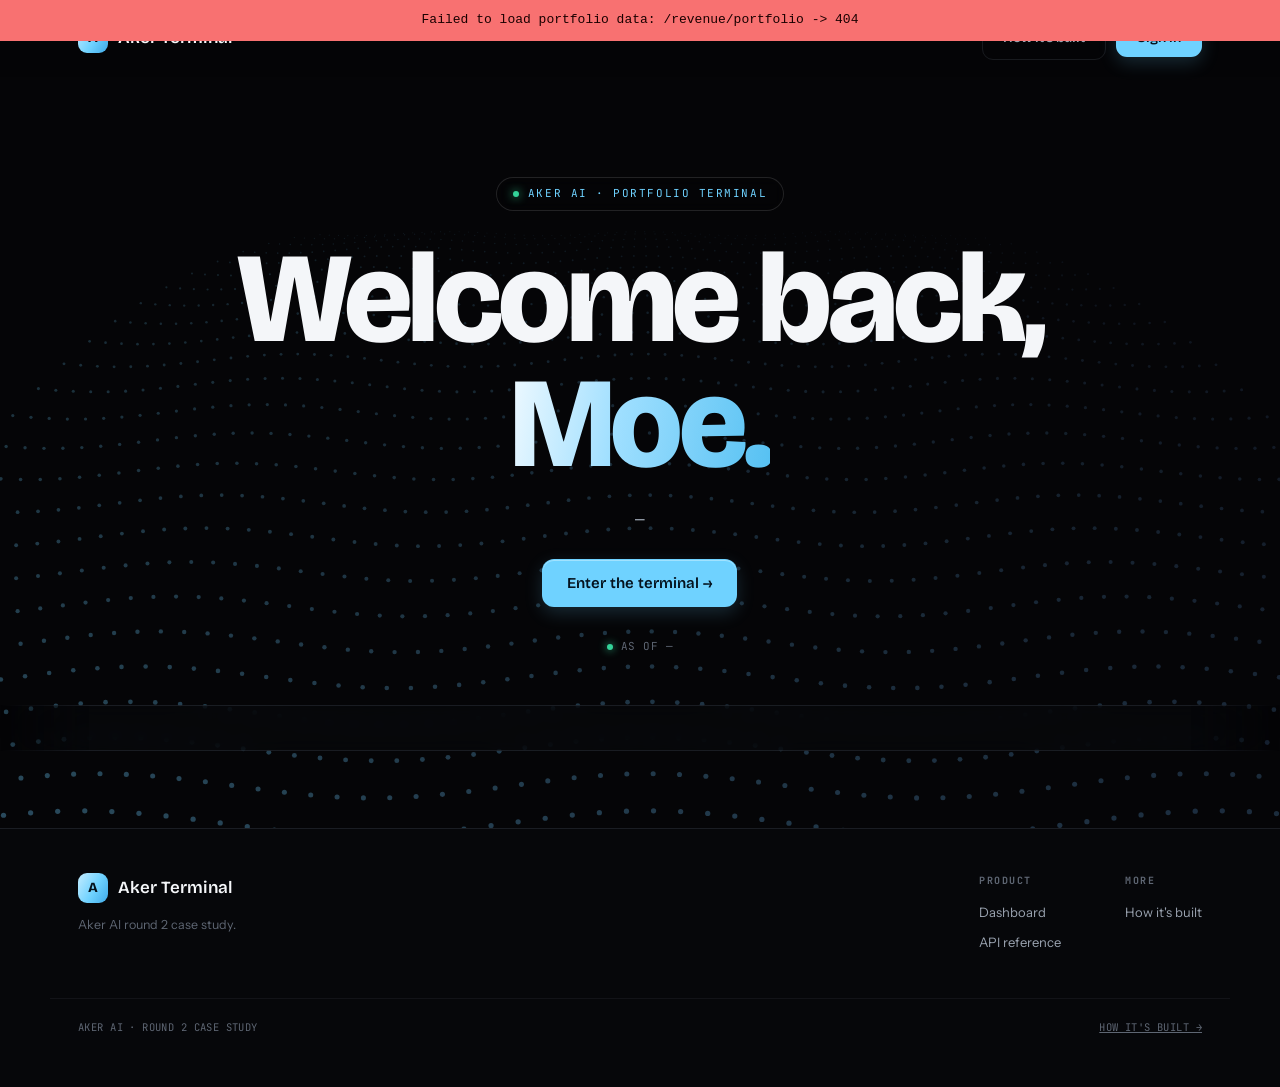
==== web/index.html @ a871b232 "Personalized landing, richer dashboard KPIs, unit lookup/filters, no-cache static Landing (index.htm" ====
<!DOCTYPE html>
<html lang="en">
<head>
<meta charset="UTF-8">
<meta name="viewport" content="width=device-width, initial-scale=1.0">
<title>Aker Portfolio Terminal</title>
<link rel="preconnect" href="https://fonts.googleapis.com">
<link rel="preconnect" href="https://fonts.gstatic.com" crossorigin>
<link href="https://fonts.googleapis.com/css2?family=Bricolage+Grotesque:opsz,wght@12..96,400..800&family=Instrument+Sans:wght@400;500;600;700&family=JetBrains+Mono:wght@400;500;600&display=swap" rel="stylesheet">
<link rel="stylesheet" href="style.css">
</head>
<body>

<div class="cursor-glow" id="cursorGlow"></div>

<!-- ───────── SIGN-IN MODAL (cosmetic only, no real auth) — opened from the hero CTA
     or the nav button. "Enter" navigates to the dashboard. ───────── -->
<div class="modal" id="loginModal" aria-hidden="true">
  <div class="modal-backdrop" id="loginBackdrop"></div>
  <div class="modal-card">
    <button class="modal-close" id="loginClose" aria-label="Close">&times;</button>
    <div class="gate-eyebrow">PORTFOLIO TERMINAL</div>
    <h2>Welcome back.</h2>
    <p>Sign in to open the dashboard.</p>
    <label class="gate-label">Email</label>
    <input class="gate-input" type="email" placeholder="moe@aker-ai.com" autocomplete="off">
    <label class="gate-label">Password</label>
    <input class="gate-input" type="password" placeholder="&bull;&bull;&bull;&bull;&bull;&bull;&bull;&bull;" autocomplete="off">
    <button class="btn btn-grad btn-lg gate-enter" id="gateEnter">Enter &rarr;</button>
    <div class="gate-note">DEMO ACCESS &middot; NO ACCOUNT REQUIRED</div>
  </div>
</div>

<nav id="nav">
  <div class="nav-in">
    <a class="logo" href="#top">
      <span class="logo-mark">A</span>
      <span class="logo-name">Aker <em>Terminal</em></span>
    </a>
    <div class="nav-cta">
      <a class="btn btn-ghost" href="how-it-works.html">How it's built</a>
      <button class="btn btn-grad" data-open-login>Sign in</button>
    </div>
  </div>
</nav>

<!-- ───────── PERSONALIZED LANDING — a greeting and the live portfolio pulse, nothing
     else. The full analytics live behind the terminal, not on the front door. ───────── -->
<section class="hero" id="top">
  <canvas id="heroField"></canvas>
  <div class="wrap hero-in">
    <div class="eyebrow"><span class="dot"></span>AKER AI &middot; PORTFOLIO TERMINAL</div>
    <h1>Welcome back,<br><span class="grad-text">Moe.</span></h1>
    <p class="hero-sub mono" id="portfolioPulse">&mdash;</p>
    <div class="hero-ctas">
      <button class="btn btn-grad btn-lg" data-open-login>Enter the terminal &rarr;</button>
    </div>
    <div class="hero-note"><span class="live-dot"></span><span id="asOfNote">AS OF &mdash;</span></div>
  </div>
  <div class="tape" aria-hidden="true"><div class="tape-track" id="tape"></div></div>
</section>

<footer>
  <div class="wrap foot-in">
    <div class="foot-brand">
      <a class="logo" href="#top"><span class="logo-mark">A</span><span class="logo-name">Aker <em>Terminal</em></span></a>
      <p>Aker AI round 2 case study.</p>
    </div>
    <div class="foot-col">
      <div><h5>Product</h5><a href="dashboard.html">Dashboard</a><a href="/docs" target="_blank">API reference</a></div>
      <div><h5>More</h5><a href="how-it-works.html">How it's built</a></div>
    </div>
  </div>
  <div class="wrap foot-base">
    <span>AKER AI &middot; ROUND 2 CASE STUDY</span>
    <span class="r"><a href="how-it-works.html" style="color:inherit">HOW IT'S BUILT &rarr;</a></span>
  </div>
</footer>

<script src="shared.js"></script>
<script src="app.js"></script>
</body>
</html>
---- web/style.css ----
:root{
  color-scheme:dark;
  --void:#050507;--void-2:#0a0b0f;
  --glass:rgba(255,255,255,.04);--glass-2:rgba(255,255,255,.025);
  --line:rgba(148,163,184,.14);--line-2:rgba(148,163,184,.08);
  --ink:#f4f6f9;--dim:#9aa3b0;--faint:#5e6673;
  --cyan:#6fd2ff;
  --profit:#34d399;--loss:#f87171;
  --grad:linear-gradient(120deg,#c4ecff 0%,#6fd2ff 55%,#3fa9e8 100%);
}
*{margin:0;padding:0;box-sizing:border-box}
html{scroll-behavior:smooth;overflow-x:hidden}
section[id]{scroll-margin-top:86px}
body{background:var(--void);color:var(--ink);font-family:'Instrument Sans',system-ui,sans-serif;font-size:15px;line-height:1.6;overflow-x:hidden}
.mono,code{font-family:'JetBrains Mono',monospace}
.up{color:var(--profit)}.down{color:var(--loss)}
.grad-text{background:linear-gradient(100deg,#f2faff 0%,#9fdfff 42%,#54c0f2 100%);-webkit-background-clip:text;background-clip:text;color:transparent}
section{position:relative}
.wrap{max-width:1180px;margin:0 auto;padding:0 28px}

.orb{position:absolute;border-radius:50%;filter:blur(90px);pointer-events:none;opacity:.3;z-index:0}
.orb-v{background:radial-gradient(circle,rgba(148,163,184,.5),transparent 65%)}
.orb-c{background:radial-gradient(circle,rgba(111,210,255,.4),transparent 65%)}

/* cursor-follow spotlight, whole page */
.cursor-glow{position:fixed;top:0;left:0;width:520px;height:520px;border-radius:50%;pointer-events:none;z-index:2;
  background:radial-gradient(circle,rgba(111,210,255,.06),transparent 70%);
  transform:translate(-50%,-50%);will-change:transform;transition:opacity .3s;opacity:0}
.cursor-glow.on{opacity:1}
@media (hover:none){.cursor-glow{display:none}}

/* ───────── ENTRY GATE ───────── */
/* ───────── SIGN-IN MODAL — overlay with its own backdrop, opened on demand. Unlike
   the old always-visible docked card, this reserves no layout space and can't collide
   with the hero/ticker at any viewport width: closed, it doesn't exist visually;
   open, it sits on a dimmed backdrop above everything. ───────── */
.modal{position:fixed;inset:0;z-index:100;display:flex;align-items:center;justify-content:center;
  padding:24px;opacity:0;visibility:hidden;transition:opacity .3s ease,visibility .3s ease}
.modal.open{opacity:1;visibility:visible}
.modal-backdrop{position:absolute;inset:0;background:rgba(3,4,6,.72);backdrop-filter:blur(8px)}
.modal-card{position:relative;width:100%;max-width:400px;border:1px solid var(--line);border-radius:20px;
  background:rgba(10,11,16,.96);padding:36px 32px;box-shadow:0 40px 90px rgba(0,0,0,.6);
  transform:translateY(14px) scale(.98);transition:transform .3s cubic-bezier(.2,.8,.2,1)}
.modal.open .modal-card{transform:none}
.modal-close{position:absolute;top:14px;right:16px;width:32px;height:32px;border-radius:9px;border:none;
  background:transparent;color:var(--faint);font-size:22px;line-height:1;cursor:pointer;transition:color .15s}
.modal-close:hover{color:var(--ink)}
.gate-eyebrow{font-family:'JetBrains Mono';font-size:10.5px;letter-spacing:.16em;color:var(--cyan);margin-bottom:14px}
.modal-card h2{font-family:'Bricolage Grotesque';font-weight:700;font-size:28px;letter-spacing:-.02em;margin-bottom:10px}
.modal-card p{color:var(--dim);font-size:13.5px;margin-bottom:24px}
.gate-label{display:block;font-size:12px;color:var(--dim);margin-bottom:7px}
.gate-input{width:100%;padding:12px 14px;border-radius:10px;border:1px solid var(--line);background:var(--void);color:var(--ink);font-family:'Instrument Sans';font-size:14px;margin-bottom:16px}
.gate-input:focus{outline:none;border-color:var(--cyan)}
.gate-enter{width:100%;justify-content:center;margin-top:6px}
.gate-note{margin-top:16px;font-family:'JetBrains Mono';font-size:9.5px;color:var(--faint);letter-spacing:.06em;text-align:center}

/* NAV */
nav{position:fixed;top:0;left:0;right:0;z-index:50;backdrop-filter:blur(16px);background:rgba(5,5,7,.82);border-bottom:1px solid transparent;transition:border-color .3s}
nav.scrolled{border-bottom-color:var(--line)}
.nav-in{max-width:1180px;margin:0 auto;padding:16px 28px;display:flex;align-items:center;gap:30px}
.logo{display:flex;align-items:center;gap:10px;text-decoration:none;color:var(--ink)}
.logo-mark{width:30px;height:30px;border-radius:9px;background:var(--grad);display:grid;place-items:center;font-family:'Bricolage Grotesque';font-weight:700;font-size:14px;color:#04101a;flex:none}
.logo-name{font-family:'Bricolage Grotesque';font-weight:600;font-size:17px}
.logo-name em{font-style:normal;color:var(--ink)}
.nav-links{display:flex;gap:26px;margin-left:14px}
.nav-links a{color:var(--dim);text-decoration:none;font-size:13.5px;font-weight:500;transition:color .15s}
.nav-links a:hover{color:var(--ink)}
.nav-cta{margin-left:auto;display:flex;gap:10px;align-items:center}
.btn{font-family:'Bricolage Grotesque';font-weight:600;font-size:13.5px;padding:10px 20px;border-radius:11px;cursor:pointer;border:1px solid transparent;transition:transform .18s ease,box-shadow .25s ease,border-color .2s,color .2s;text-decoration:none;display:inline-flex;align-items:center;gap:8px;color:var(--ink)}
.btn-ghost{border-color:var(--line);color:var(--dim)}
.btn-ghost:hover{color:var(--ink);border-color:rgba(148,163,184,.35)}
.btn-grad{background:var(--cyan);color:#04131f;box-shadow:inset 0 1px 0 rgba(255,255,255,.35),0 6px 18px rgba(111,210,255,.18)}
.btn-lg{padding:14px 24px;font-size:15px;border-radius:12px}

/* ───────── HERO — big type over a live canvas chart ───────── */
.hero{min-height:92vh;display:flex;flex-direction:column;justify-content:center;padding-top:100px;overflow:hidden}
#heroField{position:absolute;inset:0;width:100%;height:100%;opacity:.85;z-index:0}
.hero-in{position:relative;z-index:2;text-align:center}
.eyebrow{display:inline-flex;align-items:center;gap:9px;font-family:'JetBrains Mono';font-size:11px;letter-spacing:.14em;text-transform:uppercase;color:var(--cyan);border:1px solid rgba(255,255,255,.12);background:rgba(5,5,7,.55);backdrop-filter:blur(6px);padding:7px 16px;border-radius:99px;margin-bottom:26px}
.eyebrow .dot{width:6px;height:6px;border-radius:50%;background:var(--profit);box-shadow:0 0 10px var(--profit);animation:pulse 2s infinite}
@keyframes pulse{50%{opacity:.35}}
h1{font-family:'Bricolage Grotesque';font-weight:800;font-size:clamp(52px,10vw,128px);line-height:.98;letter-spacing:-.035em;margin-bottom:20px}
.hero-sub{max-width:520px;margin:0 auto 26px;color:var(--dim);font-size:clamp(14px,1.4vw,16px)}
.hero-ctas{display:flex;gap:14px;justify-content:center;flex-wrap:wrap;margin-bottom:26px}
.hero-note{display:inline-flex;align-items:center;gap:8px;font-family:'JetBrains Mono';font-size:11px;color:var(--faint);letter-spacing:.05em}
.live-dot{width:6px;height:6px;border-radius:50%;background:var(--profit);box-shadow:0 0 8px var(--profit);animation:pulse 2s infinite;flex:none}

.tape{margin-top:48px;border-top:1px solid var(--line);border-bottom:1px solid var(--line);overflow:hidden;white-space:nowrap;background:rgba(8,9,12,.6);backdrop-filter:blur(8px);font-family:'JetBrains Mono';font-size:12.5px;padding:12px 0;position:relative;z-index:2;
  -webkit-mask-image:linear-gradient(90deg,transparent,#000 7%,#000 93%,transparent);mask-image:linear-gradient(90deg,transparent,#000 7%,#000 93%,transparent)}
.tape-track{display:inline-flex;gap:44px;padding-right:44px;animation:scroll 36s linear infinite}
.tape:hover .tape-track{animation-play-state:paused}
@keyframes scroll{to{transform:translate3d(-50%,0,0)}}
.tk{display:inline-flex;align-items:center;gap:9px}
.tk .chip{width:19px;height:19px;border-radius:6px;display:grid;place-items:center;font-family:'Bricolage Grotesque';font-weight:700;font-size:9.5px;color:#04101a;flex:none;background:var(--cyan)}
.tk .sym{color:var(--ink);font-weight:600}
.tk .px{color:var(--dim);animation:tick-flash 5s ease-in-out infinite;animation-delay:calc(var(--i,0) * .18s)}
@keyframes tick-flash{0%,88%,100%{color:var(--dim)}92%{color:var(--cyan)}}

/* STATS */
.stats{padding:56px 0 80px}
.stats-grid{display:grid;grid-template-columns:repeat(4,1fr);gap:14px}
.stat{position:relative;overflow:hidden;border:1px solid var(--line);border-radius:16px;padding:22px 22px 18px;background:radial-gradient(240px at 85% -20%,rgba(111,210,255,.07),transparent 62%),var(--void-2);transition:transform .2s ease,border-color .2s ease}
.stat::before{content:"";position:absolute;top:0;left:12%;right:12%;height:1px;background:linear-gradient(90deg,transparent,rgba(111,210,255,.55),rgba(148,163,184,.5),transparent)}
.stat:hover{transform:translateY(-2px);border-color:rgba(111,210,255,.32)}
.stat .v{font-family:'JetBrains Mono';font-size:34px;font-weight:700;letter-spacing:-.01em;line-height:1}
.stat .k{font-size:12.5px;color:var(--dim);margin-top:9px}

.sec-head{text-align:center;margin-bottom:44px}
.sec-eyebrow{font-family:'JetBrains Mono';font-size:11px;letter-spacing:.18em;text-transform:uppercase;color:var(--cyan);margin-bottom:14px}
h2{font-family:'Bricolage Grotesque';font-weight:700;font-size:clamp(28px,4.2vw,48px);letter-spacing:-.025em;line-height:1.1}
.sec-sub{max-width:560px;margin:14px auto 0;color:var(--dim)}
.sec-sub code{color:var(--cyan)}

/* PILLARS — icon + title + tag only, no paragraph */
.pillars{padding:64px 0}
.pillar-grid{display:grid;grid-template-columns:repeat(3,1fr);gap:18px}
.pillar{border:1px solid var(--line);border-radius:20px;background:var(--glass);padding:26px 26px;backdrop-filter:blur(14px);position:relative;overflow:hidden;transition:transform .25s,border-color .25s}
.pillar:hover{transform:translateY(-2px);border-color:rgba(111,210,255,.26)}
.pillar .corner-orb{position:absolute;top:-46px;right:-46px;width:130px;height:130px;border-radius:50%;pointer-events:none;background:radial-gradient(circle,rgba(111,210,255,.14),transparent 65%);opacity:0;transition:opacity .3s}
.pillar:hover .corner-orb{opacity:1}
.icon-wrap{width:44px;height:44px;border-radius:13px;padding:1px;margin-bottom:16px;background:linear-gradient(140deg,rgba(111,210,255,.55),rgba(148,163,184,.25) 60%,transparent)}
.icon-in{width:100%;height:100%;border-radius:12px;background:var(--void-2);display:grid;place-items:center}
.icon-in svg{width:19px;height:19px;stroke:var(--cyan);fill:none;stroke-width:1.7;stroke-linecap:round;stroke-linejoin:round}
.pillar h3{font-family:'Bricolage Grotesque';font-weight:600;font-size:17px;margin-bottom:12px}
.pillar .tagline{font-family:'JetBrains Mono';font-size:9.5px;letter-spacing:.09em;text-transform:uppercase;color:var(--cyan)}

/* LOOP — no paragraph */
.loop{padding:64px 0}
.loop-track{display:grid;grid-template-columns:repeat(4,1fr);gap:14px;position:relative;margin-top:10px}
.loop-track::before{content:"";position:absolute;top:29px;left:11%;right:11%;height:2px;z-index:0;background:repeating-linear-gradient(90deg,rgba(111,210,255,.5) 0 9px,transparent 9px 17px)}
.loop-node{position:relative;z-index:1;text-align:center;padding:0 8px}
.loop-dot{width:58px;height:58px;border-radius:50%;margin:0 auto 16px;background:rgba(10,11,15,.92);border:1px solid var(--line);display:grid;place-items:center;box-shadow:0 0 0 7px var(--void)}
.loop-dot svg{width:22px;height:22px;stroke:var(--cyan);fill:none;stroke-width:1.6;stroke-linecap:round;stroke-linejoin:round}
.loop-node h4{font-family:'Bricolage Grotesque';font-weight:600;font-size:16px}
.loop-step{font-family:'JetBrains Mono';font-size:10px;letter-spacing:.14em;color:var(--cyan);margin-bottom:8px}

/* REVENUE / DONUT PANELS */
.eq-sec{padding:64px 0}
.eq-panel{border:1px solid var(--line);border-radius:22px;background:var(--glass);backdrop-filter:blur(14px);overflow:hidden}
.eq-head{display:flex;align-items:center;gap:12px;padding:22px 28px;border-bottom:1px solid var(--line-2);flex-wrap:wrap}
.eq-title{font-family:'Bricolage Grotesque';font-weight:600;font-size:16px}
.eq-sub{font-size:12px;color:var(--faint)}
.badge{margin-left:auto;font-family:'JetBrains Mono';font-size:10px;letter-spacing:.08em;color:var(--profit);border:1px solid rgba(52,211,153,.3);background:rgba(52,211,153,.07);padding:5px 12px;border-radius:99px}
.eq-body{padding:18px 22px;position:relative}
.eq-body canvas{width:100%;height:280px;cursor:crosshair}
.eq-body-split{display:flex;align-items:center;gap:28px}
.eq-body-split canvas{width:220px;height:220px;flex:none;cursor:default}
.donut-legend{display:flex;flex-direction:column;gap:10px;flex:1}
.dl-row{display:flex;align-items:center;gap:10px;font-size:13px}
.dl-sw{width:11px;height:11px;border-radius:3px;flex:none}
.dl-name{flex:1;color:var(--dim);text-transform:capitalize}
.dl-amt{font-family:'JetBrains Mono';font-size:12px}
.eq-tip{position:absolute;pointer-events:none;z-index:6;opacity:0;transition:opacity .12s;background:rgba(10,11,15,.97);border:1px solid rgba(148,163,184,.25);border-radius:10px;padding:8px 12px;font-family:'JetBrains Mono';font-size:11px;line-height:1.6;color:var(--dim);box-shadow:0 14px 36px rgba(0,0,0,.5);white-space:nowrap;transform:translate(-50%,-115%)}
.eq-tip.on{opacity:1}
.eq-tip b{color:var(--ink);font-weight:500}

/* RISK PANELS */
.risk-grid{display:grid;grid-template-columns:1fr 1fr;gap:18px}
.risk-list{padding:6px 22px 18px;max-height:340px;overflow-y:auto}
.risk-row{display:flex;align-items:center;gap:12px;padding:10px 0;border-bottom:1px solid var(--line-2)}
.risk-row:last-child{border-bottom:none}
.risk-row .rr-name{flex:1;min-width:0}
.risk-row .rr-prop{font-size:13px;font-weight:500;white-space:nowrap;overflow:hidden;text-overflow:ellipsis}
.risk-row .rr-sub{font-family:'JetBrains Mono';font-size:10.5px;color:var(--faint);margin-top:2px}
.risk-row .rr-amt{font-family:'JetBrains Mono';font-size:12.5px;font-weight:600;color:var(--loss);flex:none}
.risk-row .rr-amt.warn{color:var(--cyan)}
.risk-empty{padding:20px 22px;color:var(--faint);font-size:13px}
@media (max-width:960px){.risk-grid{grid-template-columns:1fr}}
.eq-foot{display:flex;gap:26px;padding:14px 28px 20px;font-family:'JetBrains Mono';font-size:11px;color:var(--faint);flex-wrap:wrap;border-top:1px solid var(--line-2)}
.eq-foot b{color:var(--ink);font-weight:500}

/* ANOMALIES */
.anomaly-sec{padding:64px 0 100px}
.anomaly-list{display:flex;flex-direction:column;gap:12px;max-width:820px;margin:0 auto}
.anomaly-item{display:flex;gap:16px;align-items:flex-start;border:1px solid var(--line);border-radius:14px;background:var(--glass);padding:16px 20px;backdrop-filter:blur(10px)}
.anomaly-ic{width:34px;height:34px;border-radius:10px;background:rgba(248,113,113,.12);border:1px solid rgba(248,113,113,.35);display:grid;place-items:center;flex:none}
.anomaly-ic svg{width:16px;height:16px;stroke:var(--loss);fill:none;stroke-width:2;stroke-linecap:round;stroke-linejoin:round}
.anomaly-body .type{font-family:'JetBrains Mono';font-size:10.5px;letter-spacing:.08em;text-transform:uppercase;color:var(--loss);margin-bottom:4px}
.anomaly-body .detail{font-size:13px;color:var(--dim)}

/* FOOTER */
footer{border-top:1px solid var(--line);padding:44px 0 52px;position:relative;z-index:2;background:rgba(8,9,12,.72)}
.foot-in{display:flex;align-items:flex-start;gap:40px;flex-wrap:wrap}
.foot-brand p{margin-top:12px;font-size:12.5px;color:var(--faint);max-width:320px}
.foot-col{margin-left:auto;display:flex;gap:64px;flex-wrap:wrap}
.foot-col h5{font-family:'JetBrains Mono';font-size:10px;letter-spacing:.15em;text-transform:uppercase;color:var(--faint);margin-bottom:13px}
.foot-col a{display:block;color:var(--dim);text-decoration:none;font-size:13px;margin-bottom:9px}
.foot-col a:hover{color:var(--ink)}
.foot-base{margin-top:36px;padding-top:20px;border-top:1px solid var(--line-2);display:flex;gap:18px;flex-wrap:wrap;font-family:'JetBrains Mono';font-size:10.5px;color:var(--faint);letter-spacing:.04em}
.foot-base .r{margin-left:auto}

/* reveal on scroll */
.reveal{opacity:0;transform:translateY(24px);transition:opacity .7s cubic-bezier(.2,.7,.2,1),transform .7s cubic-bezier(.2,.7,.2,1)}
.reveal.in{opacity:1;transform:none}
.stagger>*{opacity:0;transform:translateY(18px);transition:opacity .6s cubic-bezier(.2,.7,.2,1),transform .6s cubic-bezier(.2,.7,.2,1)}
.stagger.in>*{opacity:1;transform:none}

/* ───────── SIDE RAIL — numbered section nav, tracks scroll position ───────── */
.rail{position:fixed;left:28px;top:50%;transform:translateY(-50%);z-index:40;display:flex;flex-direction:column;gap:2px}
.rail a{display:flex;align-items:center;gap:10px;padding:7px 0;text-decoration:none;color:var(--faint);font-family:'JetBrains Mono';font-size:10.5px;letter-spacing:.06em;border-left:2px solid var(--line-2);padding-left:14px;transition:color .2s,border-color .2s}
.rail a:hover{color:var(--dim)}
.rail a.on{color:var(--cyan);border-color:var(--cyan)}
@media (max-width:1240px){.rail{display:none}}

/* ───────── TEST SUITE TERMINAL ───────── */
.term-sec{padding:64px 0}
.term-window{max-width:760px;margin:0 auto;border-radius:14px;overflow:hidden;border:1px solid var(--line);background:#0a0b0f;box-shadow:0 30px 70px rgba(0,0,0,.45)}
.term-bar{display:flex;align-items:center;gap:8px;padding:11px 16px;background:rgba(255,255,255,.03);border-bottom:1px solid var(--line-2)}
.term-bar .dots{display:flex;gap:6px}
.term-bar .dots i{width:10px;height:10px;border-radius:50%}
.term-bar .dots i:nth-child(1){background:#f87171}
.term-bar .dots i:nth-child(2){background:#f0b429}
.term-bar .dots i:nth-child(3){background:#34d399}
.term-title{margin-left:8px;font-family:'JetBrains Mono';font-size:11px;color:var(--faint)}
.term-body{padding:20px 22px;font-family:'JetBrains Mono';font-size:12.5px;line-height:1.9;min-height:260px;overflow-x:auto}
.term-line{white-space:pre;opacity:0}
.term-line.shown{opacity:1}
.term-cmd{color:var(--dim)}
.term-pass{color:var(--profit)}
.term-summary{color:var(--cyan);margin-top:8px}
.term-caret{display:inline-block;width:7px;height:14px;background:var(--cyan);vertical-align:-2px;animation:blink 1s steps(2) infinite}
@keyframes blink{50%{opacity:0}}

/* ───────── REVENUE WATERFALL (property view) ───────── */
.waterfall{display:flex;align-items:flex-end;gap:22px;height:180px;margin-bottom:10px}
.wf-col{flex:1;display:flex;flex-direction:column;align-items:center;justify-content:flex-end;height:100%}
.wf-bar{width:56%;border-radius:6px 6px 0 0;transition:height .8s cubic-bezier(.2,.8,.2,1)}
.wf-bar.gross{background:linear-gradient(180deg,#6fd2ff,#3fa9e8)}
.wf-bar.concession{background:linear-gradient(180deg,#f87171,#c94f4f)}
.wf-bar.net{background:linear-gradient(180deg,#34d399,#1fa87c)}
.wf-val{font-family:'JetBrains Mono';font-size:12px;font-weight:600;margin-bottom:8px;opacity:0;transition:opacity .3s}
.wf-val.shown{opacity:1}
.wf-label{font-size:10.5px;color:var(--faint);letter-spacing:.06em;text-transform:uppercase;margin-top:8px}

/* ───────── DASHBOARD (post-login page) ───────── */
.dash-layout{display:grid;grid-template-columns:260px 1fr;min-height:100vh;padding-top:64px}
.dash-sidebar{position:sticky;top:64px;height:calc(100vh - 64px);border-right:1px solid var(--line);padding:22px 16px;overflow-y:auto}
.dash-sidebar-head{font-family:'JetBrains Mono';font-size:10px;letter-spacing:.14em;color:var(--faint);padding:0 8px 12px}
.dash-search{padding:0 4px 14px}
.dash-search input{width:100%;padding:9px 12px;border-radius:9px;border:1px solid var(--line);background:var(--void);color:var(--ink);font-family:'Instrument Sans';font-size:13px}
.dash-search input:focus{outline:none;border-color:var(--cyan)}
.dash-plist{display:flex;flex-direction:column;gap:2px}
.dash-pitem{display:flex;align-items:center;justify-content:space-between;gap:8px;padding:9px 10px;border-radius:9px;cursor:pointer;font-size:13px;color:var(--dim);transition:background .15s,color .15s}
.dash-pitem:hover{background:var(--glass);color:var(--ink)}
.dash-pitem.on{background:rgba(111,210,255,.1);color:var(--cyan);font-weight:600}
.dash-pitem .pi-amt{font-family:'JetBrains Mono';font-size:10.5px;color:inherit;opacity:.7}
.dash-pitem.all{margin-bottom:8px;padding-bottom:9px;border-bottom:1px solid var(--line-2)}

.dash-main{padding:28px 32px 60px}
.dash-kpi-strip{display:grid;grid-template-columns:repeat(5,1fr);gap:12px;margin-bottom:26px}
.kpi-tile{border:1px solid var(--line);border-radius:14px;padding:16px 18px;background:var(--void-2)}
.kpi-tile .kv{font-family:'JetBrains Mono';font-size:21px;font-weight:700}
.kpi-tile .kk{font-size:11.5px;color:var(--dim);margin-top:5px}
.kpi-tile canvas{display:block;width:100%;height:26px;margin-top:12px}
.kpi-legend{font-family:'JetBrains Mono';font-size:8.5px;color:var(--faint);margin-top:6px;letter-spacing:.04em}

/* portfolio charts capped to ~6 rows, scroll inside the panel for the rest */
.eq-body.scrolly{max-height:236px;overflow-y:auto}

/* property view: waterfall + both risk panels side by side, one screen, no scrolling */
.prop-grid-3{display:grid;grid-template-columns:1fr 1fr 1fr;gap:18px}
.waterfall-compact{height:150px;margin-bottom:4px}
.risk-list-compact{max-height:228px}

/* units toolbar */
.units-head{gap:16px}
.units-tools{margin-left:auto;display:flex;gap:8px;flex-wrap:wrap}
.units-tools input,.units-tools select{padding:8px 12px;border-radius:9px;border:1px solid var(--line);background:var(--void);color:var(--ink);font-family:'Instrument Sans';font-size:12.5px}
.units-tools input{width:190px}
.units-tools input:focus,.units-tools select:focus{outline:none;border-color:var(--cyan)}

.dash-section{margin-bottom:24px}
.dash-grid-2{display:grid;grid-template-columns:1fr 1fr;gap:18px}
.dash-back{display:inline-flex;align-items:center;gap:6px;font-family:'JetBrains Mono';font-size:11.5px;color:var(--cyan);cursor:pointer;margin-bottom:16px;background:none;border:none}
.dash-prop-head{display:flex;align-items:baseline;gap:12px;margin-bottom:20px}
.dash-prop-head h2{font-size:26px}
.dash-prop-head span{font-family:'JetBrains Mono';font-size:12px;color:var(--faint)}

.units-table-wrap{max-height:480px;overflow-y:auto;border-top:1px solid var(--line-2)}
.units-table{width:100%;border-collapse:collapse;font-size:12.5px}
.units-table th{position:sticky;top:0;background:#0a0b0f;text-align:left;padding:10px 14px;font-family:'JetBrains Mono';font-size:9.5px;letter-spacing:.06em;color:var(--faint);text-transform:uppercase;border-bottom:1px solid var(--line-2)}
.units-table td{padding:8px 14px;border-bottom:1px solid var(--line-2);color:var(--dim)}
.units-table td.strong{color:var(--ink);font-weight:500}
.units-table td.mono{font-family:'JetBrains Mono'}
.units-status{display:inline-block;padding:2px 8px;border-radius:99px;font-size:10px;text-transform:uppercase;letter-spacing:.04em}
.units-status.occupied{background:rgba(52,211,153,.12);color:var(--profit)}
.units-status.vacant{background:rgba(248,113,113,.12);color:var(--loss)}
.units-status.notice{background:rgba(240,180,41,.12);color:#f0b429}
.units-status.model,.units-status.down{background:rgba(148,163,184,.12);color:var(--faint)}

@media (max-width:960px){
  .dash-layout{grid-template-columns:1fr}
  .dash-sidebar{position:static;height:auto}
  .dash-kpi-strip{grid-template-columns:repeat(2,1fr)}
  .dash-grid-2{grid-template-columns:1fr}
}

@media (max-width:960px){
  .stats-grid{grid-template-columns:repeat(2,1fr)}
  .pillar-grid{grid-template-columns:1fr}
  .loop-track{grid-template-columns:repeat(2,1fr);gap:34px}
  .loop-track::before{display:none}
  .eq-body-split{flex-direction:column}
  .waterfall{gap:12px}
}
@media (max-width:640px){
  .nav-links{display:none}
  .stats-grid{grid-template-columns:1fr}
  h1{font-size:44px}
  .term-body{font-size:10.5px;line-height:1.7}
}
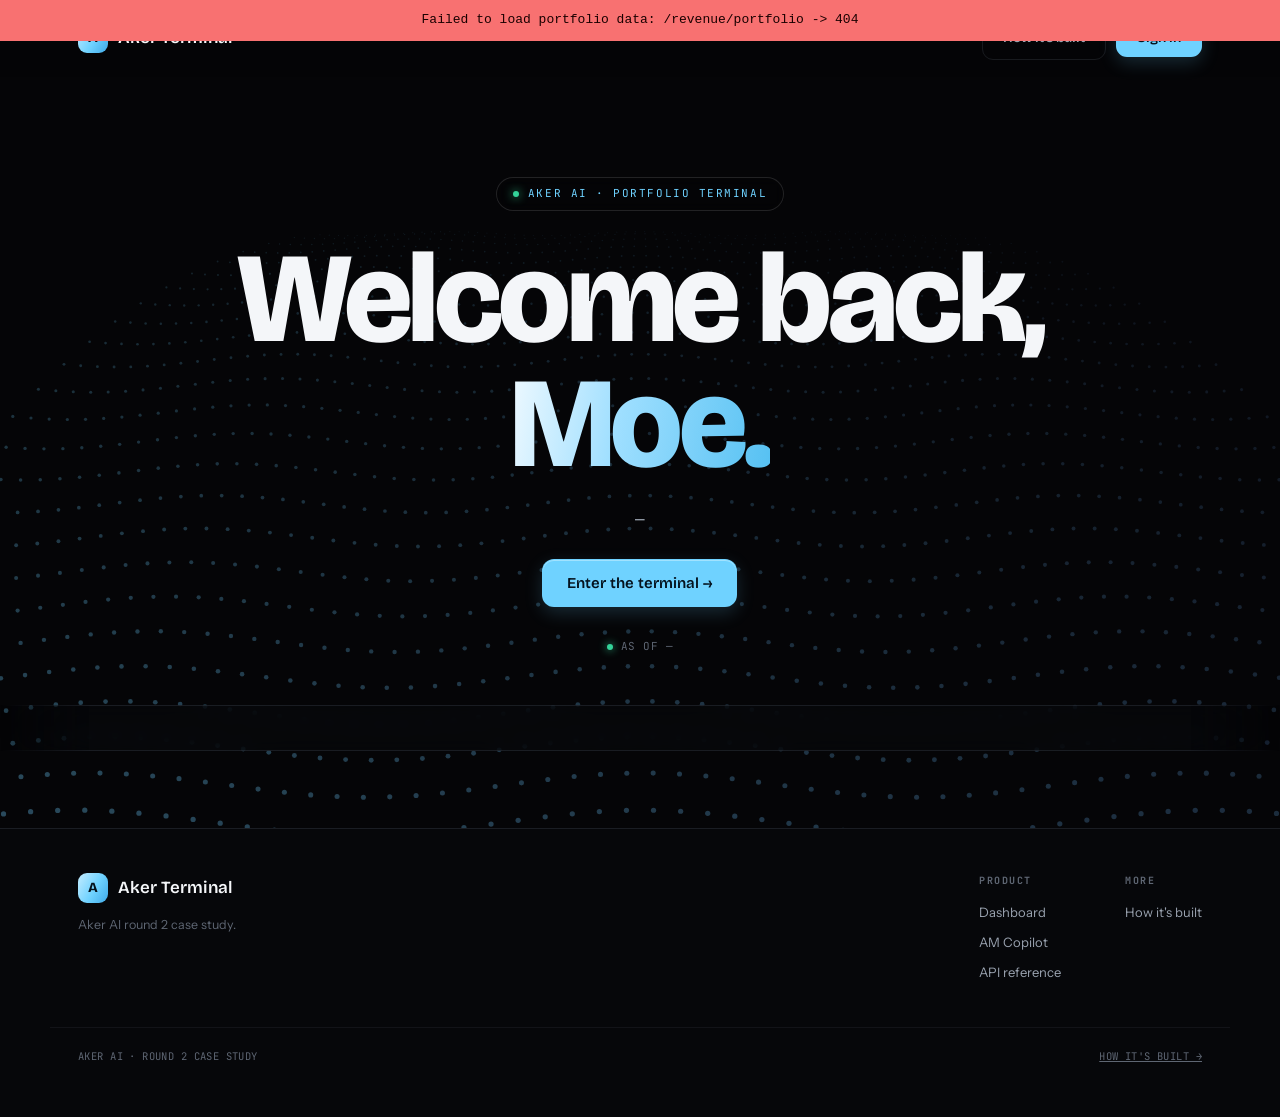
==== commit 1b7591e3: "Copilot v2: full page in Aker's palette, Vega motion, slow deliberate reveal The corner bubble is go" ====
--- a/web/index.html
+++ b/web/index.html
@@ -67,7 +67,7 @@
       <p>Aker AI round 2 case study.</p>
     </div>
     <div class="foot-col">
-      <div><h5>Product</h5><a href="dashboard.html">Dashboard</a><a href="/docs" target="_blank">API reference</a></div>
+      <div><h5>Product</h5><a href="dashboard.html">Dashboard</a><a href="copilot.html">AM Copilot</a><a href="/docs" target="_blank">API reference</a></div>
       <div><h5>More</h5><a href="how-it-works.html">How it's built</a></div>
     </div>
   </div>
--- a/web/style.css
+++ b/web/style.css
@@ -7,6 +7,7 @@
   --cyan:#6fd2ff;
   --profit:#34d399;--loss:#f87171;
   --grad:linear-gradient(120deg,#c4ecff 0%,#6fd2ff 55%,#3fa9e8 100%);
+  --serif:Georgia,'Times New Roman',ui-serif,serif;
 }
 *{margin:0;padding:0;box-sizing:border-box}
 html{scroll-behavior:smooth;overflow-x:hidden}
@@ -221,17 +222,6 @@
 .term-caret{display:inline-block;width:7px;height:14px;background:var(--cyan);vertical-align:-2px;animation:blink 1s steps(2) infinite}
 @keyframes blink{50%{opacity:0}}
 
-/* ───────── REVENUE WATERFALL (property view) ───────── */
-.waterfall{display:flex;align-items:flex-end;gap:22px;height:180px;margin-bottom:10px}
-.wf-col{flex:1;display:flex;flex-direction:column;align-items:center;justify-content:flex-end;height:100%}
-.wf-bar{width:56%;border-radius:6px 6px 0 0;transition:height .8s cubic-bezier(.2,.8,.2,1)}
-.wf-bar.gross{background:linear-gradient(180deg,#6fd2ff,#3fa9e8)}
-.wf-bar.concession{background:linear-gradient(180deg,#f87171,#c94f4f)}
-.wf-bar.net{background:linear-gradient(180deg,#34d399,#1fa87c)}
-.wf-val{font-family:'JetBrains Mono';font-size:12px;font-weight:600;margin-bottom:8px;opacity:0;transition:opacity .3s}
-.wf-val.shown{opacity:1}
-.wf-label{font-size:10.5px;color:var(--faint);letter-spacing:.06em;text-transform:uppercase;margin-top:8px}
-
 /* ───────── DASHBOARD (post-login page) ───────── */
 .dash-layout{display:grid;grid-template-columns:260px 1fr;min-height:100vh;padding-top:64px}
 .dash-sidebar{position:sticky;top:64px;height:calc(100vh - 64px);border-right:1px solid var(--line);padding:22px 16px;overflow-y:auto}
@@ -248,19 +238,36 @@
 
 .dash-main{padding:28px 32px 60px}
 .dash-kpi-strip{display:grid;grid-template-columns:repeat(5,1fr);gap:12px;margin-bottom:26px}
-.kpi-tile{border:1px solid var(--line);border-radius:14px;padding:16px 18px;background:var(--void-2)}
+.kpi-tile{position:relative;border:1px solid var(--line);border-radius:14px;padding:16px 18px;background:var(--void-2)}
 .kpi-tile .kv{font-family:'JetBrains Mono';font-size:21px;font-weight:700}
 .kpi-tile .kk{font-size:11.5px;color:var(--dim);margin-top:5px}
 .kpi-tile canvas{display:block;width:100%;height:26px;margin-top:12px}
 .kpi-legend{font-family:'JetBrains Mono';font-size:8.5px;color:var(--faint);margin-top:6px;letter-spacing:.04em}
 
+/* hover popover on a KPI tile -- carries the detail that used to live in separate
+   panels (revenue breakdown, top delinquent balances, next lease expirations) */
+.kpi-tile.has-pop:hover{border-color:rgba(111,210,255,.3)}
+.kpi-pop{position:absolute;left:0;right:0;top:calc(100% + 6px);z-index:30;
+  background:#0c0e14;border:1px solid var(--line);border-radius:12px;padding:12px 14px;
+  box-shadow:0 24px 60px rgba(0,0,0,.6);opacity:0;visibility:hidden;translate:0 -4px;
+  transition:opacity .18s ease,visibility .18s ease,translate .18s ease;pointer-events:none}
+.kpi-tile.has-pop:hover .kpi-pop{opacity:1;visibility:visible;translate:0 0}
+.pop-row{display:flex;justify-content:space-between;gap:12px;padding:4px 0;font-size:11.5px;color:var(--dim);border-bottom:1px solid var(--line-2)}
+.pop-row:last-child{border-bottom:none}
+.pop-row .mono{font-size:11px}
+.pop-empty{font-size:11.5px;color:var(--faint);padding:4px 0}
+
 /* portfolio charts capped to ~6 rows, scroll inside the panel for the rest */
 .eq-body.scrolly{max-height:236px;overflow-y:auto}
 
-/* property view: waterfall + both risk panels side by side, one screen, no scrolling */
-.prop-grid-3{display:grid;grid-template-columns:1fr 1fr 1fr;gap:18px}
-.waterfall-compact{height:150px;margin-bottom:4px}
-.risk-list-compact{max-height:228px}
+/* unit detail modal */
+.modal-card-wide{max-width:640px}
+.unit-modal-grid{display:grid;grid-template-columns:1fr 1fr;gap:24px;margin-top:18px}
+.unit-modal-heading{font-family:'JetBrains Mono';font-size:9.5px;letter-spacing:.12em;color:var(--faint);margin-bottom:8px}
+.unit-gap-note{font-size:12px;line-height:1.55;color:var(--loss);border:1px solid rgba(248,113,113,.3);background:rgba(248,113,113,.07);border-radius:10px;padding:10px 12px}
+.units-table tbody tr{cursor:pointer;transition:background .12s}
+.units-table tbody tr:hover{background:rgba(111,210,255,.05)}
+@media (max-width:640px){.unit-modal-grid{grid-template-columns:1fr}}
 
 /* units toolbar */
 .units-head{gap:16px}
@@ -301,7 +308,6 @@
   .loop-track{grid-template-columns:repeat(2,1fr);gap:34px}
   .loop-track::before{display:none}
   .eq-body-split{flex-direction:column}
-  .waterfall{gap:12px}
 }
 @media (max-width:640px){
   .nav-links{display:none}
@@ -309,3 +315,161 @@
   h1{font-size:44px}
   .term-body{font-size:10.5px;line-height:1.7}
 }
+
+/* ───────── COPILOT (full page) ─────────
+   The copilot is its own page (copilot.html), styled after Aker's own product
+   screenshots: charcoal with a green cast, cream text, institutional green accents,
+   amber for watch/caution states. Scoped entirely through the .copilot-page variable
+   overrides below -- shared components (buttons, inputs, logo) pick the palette up
+   automatically since they already read the variables. */
+.copilot-page{
+  --void:#0B0D0C;--void-2:#101412;
+  --glass:rgba(237,235,228,.045);--glass-2:rgba(237,235,228,.03);
+  --line:rgba(154,164,157,.16);--line-2:rgba(154,164,157,.09);
+  --ink:#EDEBE4;--dim:#9AA49D;--faint:#5E675F;
+  --cyan:#7FC79B;
+  --grad:linear-gradient(120deg,#D8EFDF 0%,#7FC79B 55%,#3E6B4F 100%);
+  --warn:#C9A96A;
+}
+.copilot-page .cursor-glow{background:radial-gradient(circle,rgba(127,199,155,.06),transparent 70%)}
+
+.copilot-layout{display:grid;grid-template-columns:250px 1fr;min-height:100vh;padding-top:64px}
+.copilot-sidebar{position:sticky;top:64px;height:calc(100vh - 64px);border-right:1px solid var(--line);
+  padding:26px 18px;display:flex;flex-direction:column;gap:4px}
+.copilot-side-label{font-family:'JetBrains Mono';font-size:9.5px;letter-spacing:.16em;color:var(--faint);
+  padding:0 10px 12px}
+.copilot-side-link{display:flex;align-items:center;gap:9px;padding:10px 12px;border-radius:10px;
+  font-size:13.5px;color:var(--dim);text-decoration:none;transition:background .15s,color .15s}
+.copilot-side-link:hover{background:var(--glass);color:var(--ink)}
+.copilot-side-link.on{background:rgba(127,199,155,.1);color:var(--cyan);font-weight:600}
+.copilot-side-foot{margin-top:auto;font-family:'JetBrains Mono';font-size:9.5px;color:var(--faint);
+  letter-spacing:.06em;padding:0 10px;line-height:1.8}
+
+.copilot-main{display:flex;flex-direction:column;height:calc(100vh - 64px);max-width:820px;
+  width:100%;margin:0 auto;padding:0 30px}
+.copilot-messages{flex:1;overflow-y:auto;padding:28px 0;display:flex;flex-direction:column;gap:16px}
+.copilot-msg{display:flex;align-items:flex-start;gap:10px}
+.copilot-msg.user{flex-direction:row-reverse}
+.copilot-avatar{width:26px;height:26px;border-radius:8px;background:var(--grad);flex:none;
+  display:grid;place-items:center;font-family:'Bricolage Grotesque';font-weight:800;font-size:12px;color:#06130B}
+/* prose back on the Vega/product type stack -- the serif experiment lost to matching
+   the motion reference's typography, per the v2 brief */
+.copilot-bubble-text{max-width:560px;font-size:14px;line-height:1.6;
+  padding:11px 15px;border-radius:13px;border:1px solid var(--line);background:var(--glass);
+  white-space:pre-wrap;word-wrap:break-word;cursor:default}
+.copilot-msg.user .copilot-bubble-text{background:rgba(127,199,155,.09);border-color:rgba(127,199,155,.26)}
+.copilot-msg.error .copilot-bubble-text{background:rgba(248,113,113,.08);border-color:rgba(248,113,113,.32);color:#fca5a5}
+
+/* typewriter caret at the reveal head while text is still being written out */
+.copilot-caret{display:inline-block;width:7px;height:13px;background:var(--cyan);
+  vertical-align:-2px;margin-left:2px;animation:blink 1s steps(2) infinite}
+
+/* thinking indicator: a breathing "A" avatar + a line of text that updates in real
+   time as actual tool_call SSE events arrive -- never a canned/fake sequence */
+.copilot-thinking{display:flex;align-items:center;gap:9px}
+.copilot-thinking .copilot-avatar{animation:copilot-breathe 1.6s ease-in-out infinite}
+.copilot-thinking-text{font-family:'JetBrains Mono';font-size:11.5px;color:var(--faint);
+  background:linear-gradient(90deg,var(--faint) 0%,var(--ink) 50%,var(--faint) 100%);
+  background-size:200% 100%;-webkit-background-clip:text;background-clip:text;color:transparent;
+  animation:copilot-shimmer 1.6s linear infinite}
+@keyframes copilot-breathe{0%,100%{transform:scale(1);opacity:1}50%{transform:scale(1.12);opacity:.75}}
+@keyframes copilot-shimmer{0%{background-position:200% 0}100%{background-position:-200% 0}}
+
+/* live tool-call chip, with Vega's marching-dash connector while the tool runs --
+   reads as "data flowing", goes static once the result lands */
+.copilot-tool-chip{font-family:'JetBrains Mono';font-size:10px;color:var(--cyan);
+  background:rgba(127,199,155,.08);border:1px solid rgba(127,199,155,.25);border-radius:99px;
+  padding:3px 10px;display:inline-flex;align-items:center;gap:8px;width:fit-content;margin-left:36px}
+.copilot-tool-chip::before{content:"";width:16px;height:2px;flex:none;
+  background-image:linear-gradient(90deg,var(--cyan) 55%,transparent 45%);background-size:8px 2px;
+  animation:copilot-dash 0.5s linear infinite}
+.copilot-tool-chip.settled::before{animation:none;background-image:none;background:var(--cyan);height:2px}
+@keyframes copilot-dash{to{background-position:8px 0}}
+
+/* deferred-evidence chips: extra tool results beyond the first card collapse into
+   these; click expands the full card in place (one graphic max per response) */
+.copilot-more-row{display:flex;gap:8px;flex-wrap:wrap;margin-left:36px}
+.copilot-more-chip{font-family:'JetBrains Mono';font-size:10.5px;color:var(--dim);cursor:pointer;
+  background:var(--glass-2);border:1px solid var(--line);border-radius:99px;padding:5px 12px;
+  transition:color .2s,border-color .2s}
+.copilot-more-chip:hover{color:var(--cyan);border-color:rgba(127,199,155,.35)}
+.copilot-more-chip:disabled{opacity:.45;cursor:default}
+
+/* grounding check: a $/% figure the model stated that didn't trace back to any tool
+   result this turn. Not blocking -- flagged, same as a data quality issue elsewhere
+   in this app. Amber on this page, matching Aker's watch-state chips. */
+.copilot-grounding-warn{font-family:'JetBrains Mono';font-size:10px;color:var(--warn,#C9A96A);
+  background:rgba(201,169,106,.07);border:1px solid rgba(201,169,106,.3);border-radius:8px;
+  padding:5px 10px;margin-left:36px;max-width:calc(100% - 36px)}
+
+/* ── Vega methodology motion, adapted: cards pop in after the prose finishes, table
+   rows stagger one-by-one, bars draw to width, a single sheen sweeps a finished
+   card, and KPI numbers pulse green once when the grounding check passes clean.
+   Everything gated off for prefers-reduced-motion at the bottom of this section. ── */
+@keyframes copilot-popin{0%{opacity:0;scale:.94;translate:0 8px}100%{opacity:1;scale:1;translate:0 0}}
+@keyframes copilot-row-in{from{opacity:0;translate:0 5px}to{opacity:1;translate:0 0}}
+@keyframes copilot-pass-pulse{0%,100%{text-shadow:none}45%{text-shadow:0 0 14px rgba(127,199,155,.85);color:#7FC79B}}
+@keyframes copilot-sheen{0%{transform:translateX(-120%) skewX(-18deg)}100%{transform:translateX(240%) skewX(-18deg)}}
+.copilot-card.entering{animation:copilot-popin .38s cubic-bezier(.2,.8,.2,1) both}
+.copilot-card .row-in{opacity:0;animation:copilot-row-in .32s ease forwards}
+.copilot-card .copilot-bar-fill{width:0;transition:width .8s cubic-bezier(.2,.8,.2,1)}
+.copilot-kpi-v.pass{animation:copilot-pass-pulse 1.1s ease 1}
+.copilot-card{position:relative;overflow:hidden}
+.copilot-card .sheen{position:absolute;top:0;bottom:0;width:34%;pointer-events:none;
+  background:linear-gradient(105deg,transparent,rgba(237,235,228,.05),transparent);
+  animation:copilot-sheen .9s ease .15s 1 both}
+
+/* ── data cards: rendered straight from the tool_result SSE payload, client-side,
+   no LLM tokens involved -- real tables/bars from the actual API response, not the
+   model describing them in prose. ── */
+.copilot-card{width:100%;border:1px solid var(--line);border-radius:14px;background:var(--void-2);
+  padding:14px;margin-left:36px;max-width:calc(100% - 36px)}
+
+.copilot-kpi-row{display:grid;grid-template-columns:repeat(auto-fit,minmax(84px,1fr));gap:10px;margin-bottom:2px}
+.copilot-kpi-v{font-size:15px;font-weight:700}
+.copilot-kpi-k{font-size:9.5px;color:var(--faint);margin-top:3px;letter-spacing:.03em;text-transform:uppercase}
+.copilot-card .copilot-kpi-row + .copilot-barlist,
+.copilot-card .copilot-kpi-row + .copilot-table-wrap{margin-top:14px;padding-top:14px;border-top:1px solid var(--line-2)}
+
+.copilot-barlist{display:flex;flex-direction:column;gap:8px}
+.copilot-bar-row{display:grid;grid-template-columns:110px 1fr 76px;align-items:center;gap:9px}
+.copilot-bar-label{font-size:11.5px;color:var(--dim);white-space:nowrap;overflow:hidden;text-overflow:ellipsis}
+.copilot-bar-track{height:7px;border-radius:99px;background:rgba(154,164,157,.12);overflow:hidden}
+.copilot-bar-fill{height:100%;border-radius:99px;background:linear-gradient(90deg,#7FC79B,#3E6B4F)}
+.copilot-bar-val{font-family:'JetBrains Mono';font-size:11px;text-align:right}
+
+.copilot-table-wrap{overflow-x:auto}
+.copilot-table{width:100%;border-collapse:collapse;font-size:11.5px}
+.copilot-table th{text-align:left;color:var(--faint);font-weight:500;font-size:10px;letter-spacing:.04em;
+  text-transform:uppercase;padding:0 8px 8px 0;white-space:nowrap}
+.copilot-table td{padding:6px 8px 6px 0;border-top:1px solid var(--line-2);white-space:nowrap}
+.copilot-table td:first-child,.copilot-table th:first-child{padding-left:0}
+.copilot-table-more{font-family:'JetBrains Mono';font-size:10px;color:var(--faint);margin-top:8px}
+.copilot-empty{font-size:12px;color:var(--faint)}
+
+/* suggested first questions -- real demo-worthy queries, one click sends */
+.copilot-suggest{display:flex;gap:8px;flex-wrap:wrap;padding:0 0 14px}
+.copilot-suggest button{font-family:'Instrument Sans';font-size:12.5px;color:var(--dim);cursor:pointer;
+  background:var(--glass-2);border:1px solid var(--line);border-radius:99px;padding:8px 15px;
+  transition:color .2s,border-color .2s,background .2s}
+.copilot-suggest button:hover{color:var(--cyan);border-color:rgba(127,199,155,.35);background:var(--glass)}
+
+.copilot-input-row{display:flex;gap:8px;padding:14px 0 26px;border-top:1px solid var(--line-2);flex:none}
+.copilot-input-row input{flex:1;padding:12px 15px;border-radius:12px;border:1px solid var(--line);
+  background:var(--void-2);color:var(--ink);font-family:'Instrument Sans';font-size:13.5px}
+.copilot-input-row input:focus{outline:none;border-color:var(--cyan)}
+.copilot-input-row .btn{padding:10px 17px}
+.copilot-input-row .btn:disabled{opacity:.5;cursor:not-allowed}
+
+/* reduced motion: everything renders instantly, nothing pulses or sweeps */
+@media (prefers-reduced-motion: reduce){
+  .copilot-card.entering,.copilot-card .row-in,.copilot-kpi-v.pass,.copilot-card .sheen,
+  .copilot-tool-chip::before,.copilot-caret{animation:none}
+  .copilot-card .row-in{opacity:1}
+  .copilot-card .copilot-bar-fill{transition:none}
+}
+
+@media (max-width:860px){
+  .copilot-layout{grid-template-columns:1fr}
+  .copilot-sidebar{display:none}
+}
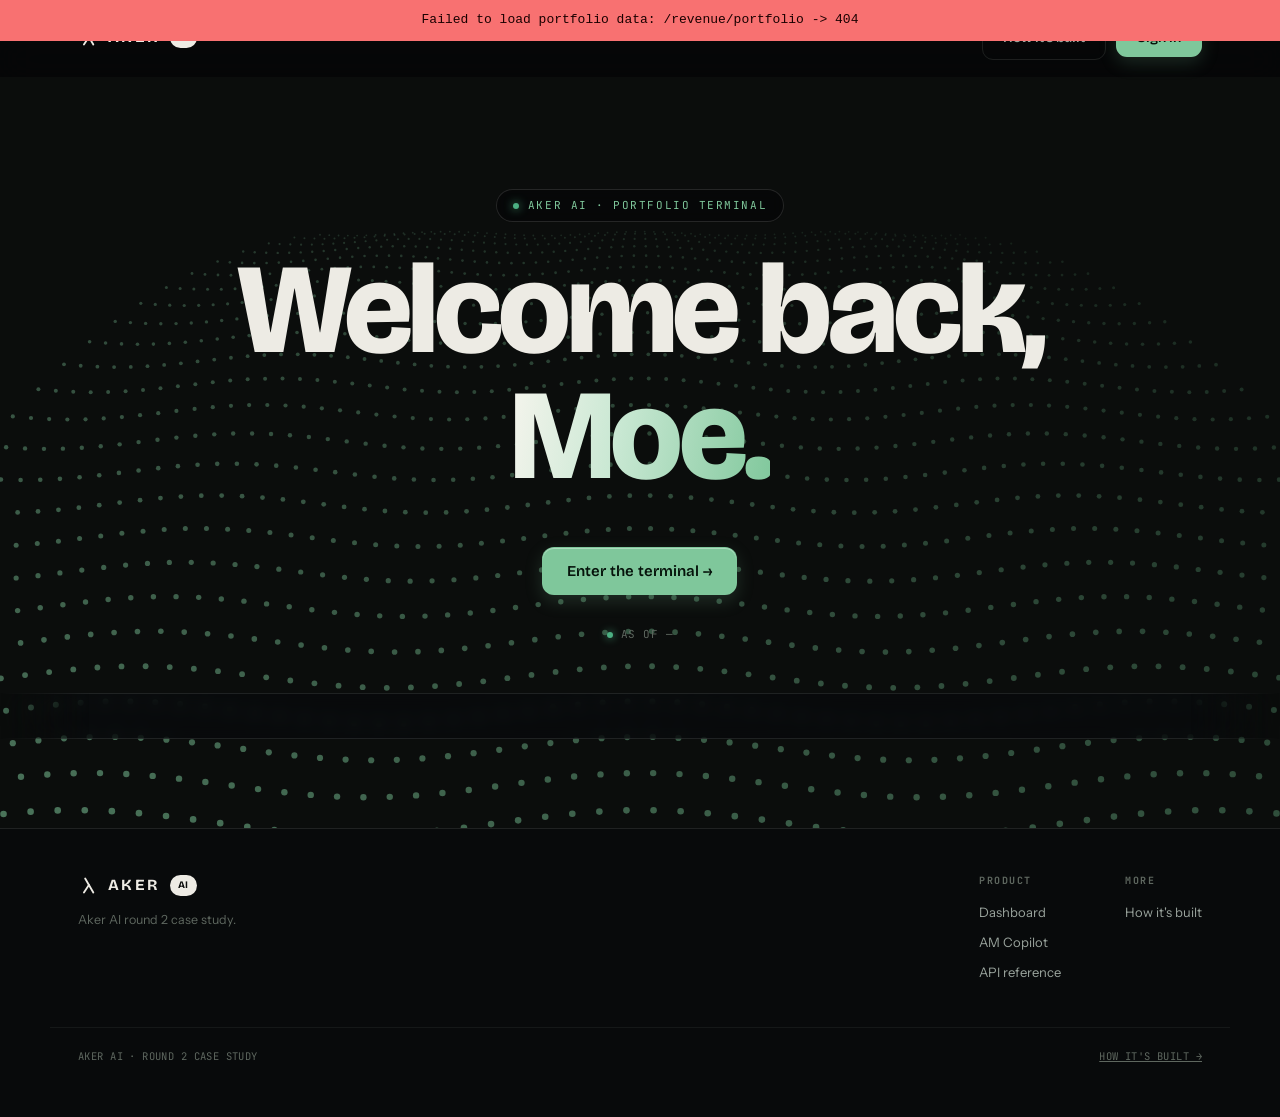
==== commit b6833ade: "AKER AI rebrand, revenue bridge, program split, watchpoints strip, live clock, chat polish - Brand: " ====
--- a/web/index.html
+++ b/web/index.html
@@ -3,7 +3,7 @@
 <head>
 <meta charset="UTF-8">
 <meta name="viewport" content="width=device-width, initial-scale=1.0">
-<title>Aker Portfolio Terminal</title>
+<title>AKER AI &middot; Portfolio</title>
 <link rel="preconnect" href="https://fonts.googleapis.com">
 <link rel="preconnect" href="https://fonts.gstatic.com" crossorigin>
 <link href="https://fonts.googleapis.com/css2?family=Bricolage+Grotesque:opsz,wght@12..96,400..800&family=Instrument+Sans:wght@400;500;600;700&family=JetBrains+Mono:wght@400;500;600&display=swap" rel="stylesheet">
@@ -33,10 +33,7 @@
 
 <nav id="nav">
   <div class="nav-in">
-    <a class="logo" href="#top">
-      <span class="logo-mark">A</span>
-      <span class="logo-name">Aker <em>Terminal</em></span>
-    </a>
+    <a class="logo" href="#top"><svg class="logo-glyph" viewBox="0 0 24 24" aria-hidden="true"><path d="M8.2 4 L17.5 20"/><path d="M12.4 11.3 L6.8 20"/></svg><span class="logo-word">AKER</span><span class="logo-pill">AI</span></a>
     <div class="nav-cta">
       <a class="btn btn-ghost" href="how-it-works.html">How it's built</a>
       <button class="btn btn-grad" data-open-login>Sign in</button>
@@ -51,7 +48,7 @@
   <div class="wrap hero-in">
     <div class="eyebrow"><span class="dot"></span>AKER AI &middot; PORTFOLIO TERMINAL</div>
     <h1>Welcome back,<br><span class="grad-text">Moe.</span></h1>
-    <p class="hero-sub mono" id="portfolioPulse">&mdash;</p>
+    <div class="hero-chips" id="portfolioPulse"></div>
     <div class="hero-ctas">
       <button class="btn btn-grad btn-lg" data-open-login>Enter the terminal &rarr;</button>
     </div>
@@ -63,7 +60,7 @@
 <footer>
   <div class="wrap foot-in">
     <div class="foot-brand">
-      <a class="logo" href="#top"><span class="logo-mark">A</span><span class="logo-name">Aker <em>Terminal</em></span></a>
+      <a class="logo" href="#top"><svg class="logo-glyph" viewBox="0 0 24 24" aria-hidden="true"><path d="M8.2 4 L17.5 20"/><path d="M12.4 11.3 L6.8 20"/></svg><span class="logo-word">AKER</span><span class="logo-pill">AI</span></a>
       <p>Aker AI round 2 case study.</p>
     </div>
     <div class="foot-col">
--- a/web/style.css
+++ b/web/style.css
@@ -1,13 +1,15 @@
 :root{
   color-scheme:dark;
-  --void:#050507;--void-2:#0a0b0f;
-  --glass:rgba(255,255,255,.04);--glass-2:rgba(255,255,255,.025);
-  --line:rgba(148,163,184,.14);--line-2:rgba(148,163,184,.08);
-  --ink:#f4f6f9;--dim:#9aa3b0;--faint:#5e6673;
-  --cyan:#6fd2ff;
-  --profit:#34d399;--loss:#f87171;
-  --grad:linear-gradient(120deg,#c4ecff 0%,#6fd2ff 55%,#3fa9e8 100%);
-  --serif:Georgia,'Times New Roman',ui-serif,serif;
+  /* Aker colourway, promoted app-wide from the copilot page after sign-off:
+     charcoal with a green cast, cream ink, institutional green accent, amber watch */
+  --void:#0B0D0C;--void-2:#101412;
+  --glass:rgba(237,235,228,.045);--glass-2:rgba(237,235,228,.03);
+  --line:rgba(154,164,157,.16);--line-2:rgba(154,164,157,.09);
+  --ink:#EDEBE4;--dim:#9AA49D;--faint:#5E675F;
+  --cyan:#7FC79B;
+  --profit:#4CAF82;--loss:#E2836F;
+  --grad:linear-gradient(120deg,#D8EFDF 0%,#7FC79B 55%,#3E6B4F 100%);
+  --warn:#C9A96A;
 }
 *{margin:0;padding:0;box-sizing:border-box}
 html{scroll-behavior:smooth;overflow-x:hidden}
@@ -15,17 +17,17 @@
 body{background:var(--void);color:var(--ink);font-family:'Instrument Sans',system-ui,sans-serif;font-size:15px;line-height:1.6;overflow-x:hidden}
 .mono,code{font-family:'JetBrains Mono',monospace}
 .up{color:var(--profit)}.down{color:var(--loss)}
-.grad-text{background:linear-gradient(100deg,#f2faff 0%,#9fdfff 42%,#54c0f2 100%);-webkit-background-clip:text;background-clip:text;color:transparent}
+.grad-text{background:linear-gradient(100deg,#F7F5EE 0%,#C9E8D3 42%,#7FC79B 100%);-webkit-background-clip:text;background-clip:text;color:transparent}
 section{position:relative}
 .wrap{max-width:1180px;margin:0 auto;padding:0 28px}
 
 .orb{position:absolute;border-radius:50%;filter:blur(90px);pointer-events:none;opacity:.3;z-index:0}
 .orb-v{background:radial-gradient(circle,rgba(148,163,184,.5),transparent 65%)}
-.orb-c{background:radial-gradient(circle,rgba(111,210,255,.4),transparent 65%)}
+.orb-c{background:radial-gradient(circle,rgba(127,199,155,.4),transparent 65%)}
 
 /* cursor-follow spotlight, whole page */
 .cursor-glow{position:fixed;top:0;left:0;width:520px;height:520px;border-radius:50%;pointer-events:none;z-index:2;
-  background:radial-gradient(circle,rgba(111,210,255,.06),transparent 70%);
+  background:radial-gradient(circle,rgba(127,199,155,.06),transparent 70%);
   transform:translate(-50%,-50%);will-change:transform;transition:opacity .3s;opacity:0}
 .cursor-glow.on{opacity:1}
 @media (hover:none){.cursor-glow{display:none}}
@@ -59,10 +61,12 @@
 nav{position:fixed;top:0;left:0;right:0;z-index:50;backdrop-filter:blur(16px);background:rgba(5,5,7,.82);border-bottom:1px solid transparent;transition:border-color .3s}
 nav.scrolled{border-bottom-color:var(--line)}
 .nav-in{max-width:1180px;margin:0 auto;padding:16px 28px;display:flex;align-items:center;gap:30px}
-.logo{display:flex;align-items:center;gap:10px;text-decoration:none;color:var(--ink)}
-.logo-mark{width:30px;height:30px;border-radius:9px;background:var(--grad);display:grid;place-items:center;font-family:'Bricolage Grotesque';font-weight:700;font-size:14px;color:#04101a;flex:none}
-.logo-name{font-family:'Bricolage Grotesque';font-weight:600;font-size:17px}
-.logo-name em{font-style:normal;color:var(--ink)}
+/* wordmark after Aker AI's own lockup: lambda-style glyph, AKER, an AI pill */
+.logo{display:flex;align-items:center;gap:9px;text-decoration:none;color:var(--ink)}
+.logo-glyph{width:21px;height:21px;stroke:var(--ink);fill:none;stroke-width:2.1;stroke-linecap:round;flex:none}
+.logo-word{font-family:'Bricolage Grotesque';font-weight:700;font-size:15.5px;letter-spacing:.16em}
+.logo-pill{font-family:'Bricolage Grotesque';font-weight:700;font-size:10px;letter-spacing:.05em;
+  background:var(--ink);color:#0B0D0C;border-radius:99px;padding:2.5px 8px;flex:none}
 .nav-links{display:flex;gap:26px;margin-left:14px}
 .nav-links a{color:var(--dim);text-decoration:none;font-size:13.5px;font-weight:500;transition:color .15s}
 .nav-links a:hover{color:var(--ink)}
@@ -70,7 +74,7 @@
 .btn{font-family:'Bricolage Grotesque';font-weight:600;font-size:13.5px;padding:10px 20px;border-radius:11px;cursor:pointer;border:1px solid transparent;transition:transform .18s ease,box-shadow .25s ease,border-color .2s,color .2s;text-decoration:none;display:inline-flex;align-items:center;gap:8px;color:var(--ink)}
 .btn-ghost{border-color:var(--line);color:var(--dim)}
 .btn-ghost:hover{color:var(--ink);border-color:rgba(148,163,184,.35)}
-.btn-grad{background:var(--cyan);color:#04131f;box-shadow:inset 0 1px 0 rgba(255,255,255,.35),0 6px 18px rgba(111,210,255,.18)}
+.btn-grad{background:var(--cyan);color:#06130B;box-shadow:inset 0 1px 0 rgba(255,255,255,.35),0 6px 18px rgba(127,199,155,.18)}
 .btn-lg{padding:14px 24px;font-size:15px;border-radius:12px}
 
 /* ───────── HERO — big type over a live canvas chart ───────── */
@@ -83,6 +87,9 @@
 h1{font-family:'Bricolage Grotesque';font-weight:800;font-size:clamp(52px,10vw,128px);line-height:.98;letter-spacing:-.035em;margin-bottom:20px}
 .hero-sub{max-width:520px;margin:0 auto 26px;color:var(--dim);font-size:clamp(14px,1.4vw,16px)}
 .hero-ctas{display:flex;gap:14px;justify-content:center;flex-wrap:wrap;margin-bottom:26px}
+.hero-chips{display:flex;gap:10px;justify-content:center;flex-wrap:wrap;margin:0 auto 28px}
+.hero-chips .dash-chip{font-family:'JetBrains Mono';font-size:11.5px;padding:7px 14px;backdrop-filter:blur(6px)}
+.hero-chips .dash-chip b{color:var(--ink);font-weight:600}
 .hero-note{display:inline-flex;align-items:center;gap:8px;font-family:'JetBrains Mono';font-size:11px;color:var(--faint);letter-spacing:.05em}
 .live-dot{width:6px;height:6px;border-radius:50%;background:var(--profit);box-shadow:0 0 8px var(--profit);animation:pulse 2s infinite;flex:none}
 
@@ -92,7 +99,7 @@
 .tape:hover .tape-track{animation-play-state:paused}
 @keyframes scroll{to{transform:translate3d(-50%,0,0)}}
 .tk{display:inline-flex;align-items:center;gap:9px}
-.tk .chip{width:19px;height:19px;border-radius:6px;display:grid;place-items:center;font-family:'Bricolage Grotesque';font-weight:700;font-size:9.5px;color:#04101a;flex:none;background:var(--cyan)}
+.tk .chip{width:19px;height:19px;border-radius:6px;display:grid;place-items:center;font-family:'Bricolage Grotesque';font-weight:700;font-size:9.5px;color:#06130B;flex:none;background:var(--cyan)}
 .tk .sym{color:var(--ink);font-weight:600}
 .tk .px{color:var(--dim);animation:tick-flash 5s ease-in-out infinite;animation-delay:calc(var(--i,0) * .18s)}
 @keyframes tick-flash{0%,88%,100%{color:var(--dim)}92%{color:var(--cyan)}}
@@ -100,9 +107,9 @@
 /* STATS */
 .stats{padding:56px 0 80px}
 .stats-grid{display:grid;grid-template-columns:repeat(4,1fr);gap:14px}
-.stat{position:relative;overflow:hidden;border:1px solid var(--line);border-radius:16px;padding:22px 22px 18px;background:radial-gradient(240px at 85% -20%,rgba(111,210,255,.07),transparent 62%),var(--void-2);transition:transform .2s ease,border-color .2s ease}
-.stat::before{content:"";position:absolute;top:0;left:12%;right:12%;height:1px;background:linear-gradient(90deg,transparent,rgba(111,210,255,.55),rgba(148,163,184,.5),transparent)}
-.stat:hover{transform:translateY(-2px);border-color:rgba(111,210,255,.32)}
+.stat{position:relative;overflow:hidden;border:1px solid var(--line);border-radius:16px;padding:22px 22px 18px;background:radial-gradient(240px at 85% -20%,rgba(127,199,155,.07),transparent 62%),var(--void-2);transition:transform .2s ease,border-color .2s ease}
+.stat::before{content:"";position:absolute;top:0;left:12%;right:12%;height:1px;background:linear-gradient(90deg,transparent,rgba(127,199,155,.55),rgba(148,163,184,.5),transparent)}
+.stat:hover{transform:translateY(-2px);border-color:rgba(127,199,155,.32)}
 .stat .v{font-family:'JetBrains Mono';font-size:34px;font-weight:700;letter-spacing:-.01em;line-height:1}
 .stat .k{font-size:12.5px;color:var(--dim);margin-top:9px}
 
@@ -116,10 +123,10 @@
 .pillars{padding:64px 0}
 .pillar-grid{display:grid;grid-template-columns:repeat(3,1fr);gap:18px}
 .pillar{border:1px solid var(--line);border-radius:20px;background:var(--glass);padding:26px 26px;backdrop-filter:blur(14px);position:relative;overflow:hidden;transition:transform .25s,border-color .25s}
-.pillar:hover{transform:translateY(-2px);border-color:rgba(111,210,255,.26)}
-.pillar .corner-orb{position:absolute;top:-46px;right:-46px;width:130px;height:130px;border-radius:50%;pointer-events:none;background:radial-gradient(circle,rgba(111,210,255,.14),transparent 65%);opacity:0;transition:opacity .3s}
+.pillar:hover{transform:translateY(-2px);border-color:rgba(127,199,155,.26)}
+.pillar .corner-orb{position:absolute;top:-46px;right:-46px;width:130px;height:130px;border-radius:50%;pointer-events:none;background:radial-gradient(circle,rgba(127,199,155,.14),transparent 65%);opacity:0;transition:opacity .3s}
 .pillar:hover .corner-orb{opacity:1}
-.icon-wrap{width:44px;height:44px;border-radius:13px;padding:1px;margin-bottom:16px;background:linear-gradient(140deg,rgba(111,210,255,.55),rgba(148,163,184,.25) 60%,transparent)}
+.icon-wrap{width:44px;height:44px;border-radius:13px;padding:1px;margin-bottom:16px;background:linear-gradient(140deg,rgba(127,199,155,.55),rgba(148,163,184,.25) 60%,transparent)}
 .icon-in{width:100%;height:100%;border-radius:12px;background:var(--void-2);display:grid;place-items:center}
 .icon-in svg{width:19px;height:19px;stroke:var(--cyan);fill:none;stroke-width:1.7;stroke-linecap:round;stroke-linejoin:round}
 .pillar h3{font-family:'Bricolage Grotesque';font-weight:600;font-size:17px;margin-bottom:12px}
@@ -128,7 +135,7 @@
 /* LOOP — no paragraph */
 .loop{padding:64px 0}
 .loop-track{display:grid;grid-template-columns:repeat(4,1fr);gap:14px;position:relative;margin-top:10px}
-.loop-track::before{content:"";position:absolute;top:29px;left:11%;right:11%;height:2px;z-index:0;background:repeating-linear-gradient(90deg,rgba(111,210,255,.5) 0 9px,transparent 9px 17px)}
+.loop-track::before{content:"";position:absolute;top:29px;left:11%;right:11%;height:2px;z-index:0;background:repeating-linear-gradient(90deg,rgba(127,199,155,.5) 0 9px,transparent 9px 17px)}
 .loop-node{position:relative;z-index:1;text-align:center;padding:0 8px}
 .loop-dot{width:58px;height:58px;border-radius:50%;margin:0 auto 16px;background:rgba(10,11,15,.92);border:1px solid var(--line);display:grid;place-items:center;box-shadow:0 0 0 7px var(--void)}
 .loop-dot svg{width:22px;height:22px;stroke:var(--cyan);fill:none;stroke-width:1.6;stroke-linecap:round;stroke-linejoin:round}
@@ -197,7 +204,12 @@
 .stagger.in>*{opacity:1;transform:none}
 
 /* ───────── SIDE RAIL — numbered section nav, tracks scroll position ───────── */
-.rail{position:fixed;left:28px;top:50%;transform:translateY(-50%);z-index:40;display:flex;flex-direction:column;gap:2px}
+/* the side rail is a <nav>, so it must undo the top-bar nav rule's full-width
+   stretch (left:0;right:0) and dark blurred background -- without these resets it
+   renders as a page-wide overlay band through the middle of the content */
+.rail{position:fixed;left:28px;right:auto;top:50%;transform:translateY(-50%);z-index:40;
+  display:flex;flex-direction:column;gap:2px;width:max-content;
+  background:none;backdrop-filter:none;border-bottom:none}
 .rail a{display:flex;align-items:center;gap:10px;padding:7px 0;text-decoration:none;color:var(--faint);font-family:'JetBrains Mono';font-size:10.5px;letter-spacing:.06em;border-left:2px solid var(--line-2);padding-left:14px;transition:color .2s,border-color .2s}
 .rail a:hover{color:var(--dim)}
 .rail a.on{color:var(--cyan);border-color:var(--cyan)}
@@ -232,21 +244,71 @@
 .dash-plist{display:flex;flex-direction:column;gap:2px}
 .dash-pitem{display:flex;align-items:center;justify-content:space-between;gap:8px;padding:9px 10px;border-radius:9px;cursor:pointer;font-size:13px;color:var(--dim);transition:background .15s,color .15s}
 .dash-pitem:hover{background:var(--glass);color:var(--ink)}
-.dash-pitem.on{background:rgba(111,210,255,.1);color:var(--cyan);font-weight:600}
+.dash-pitem.on{background:rgba(127,199,155,.1);color:var(--cyan);font-weight:600}
 .dash-pitem .pi-amt{font-family:'JetBrains Mono';font-size:10.5px;color:inherit;opacity:.7}
 .dash-pitem.all{margin-bottom:8px;padding-bottom:9px;border-bottom:1px solid var(--line-2)}
 
 .dash-main{padding:28px 32px 60px}
+
+/* header block after Aker's AM Dashboard: eyebrow, big title, real fact chips, and
+   Healthy/Watch status chips computed live from data quality flags */
+.dash-head{display:flex;align-items:flex-start;justify-content:space-between;gap:20px;
+  flex-wrap:wrap;margin-bottom:24px}
+.dash-head-eyebrow{font-family:'JetBrains Mono';font-size:10px;letter-spacing:.16em;color:var(--faint);margin-bottom:6px}
+.dash-head-title{font-family:'Bricolage Grotesque';font-weight:700;font-size:30px;letter-spacing:-.02em;margin-bottom:12px}
+.dash-head-chips{display:flex;gap:8px;flex-wrap:wrap}
+.dash-chip{font-size:11.5px;color:var(--dim);background:var(--glass-2);border:1px solid var(--line);
+  border-radius:8px;padding:5px 11px}
+.dash-head-status{display:flex;gap:8px;margin-top:34px}
+.status-chip{display:inline-flex;align-items:center;gap:7px;font-size:12px;font-weight:600;
+  border-radius:9px;padding:6px 12px;border:1px solid var(--line);background:var(--glass-2)}
+.status-chip .sdot{width:7px;height:7px;border-radius:50%;flex:none}
+.status-chip.healthy .sdot{background:var(--profit);box-shadow:0 0 8px var(--profit)}
+.status-chip.watch .sdot{background:var(--warn);box-shadow:0 0 8px var(--warn)}
+
+/* suite links block above the property finder, like Aker's left rail */
+.dash-suite{display:flex;flex-direction:column;gap:2px;margin-bottom:20px}
+
+/* tab chips switching the portfolio panels, like their Overview/Financial/Operational */
+.dash-tabs{display:flex;gap:8px;margin-bottom:18px}
+.dash-tab{font-family:'Instrument Sans';font-weight:600;font-size:13px;color:var(--dim);cursor:pointer;
+  background:var(--glass-2);border:1px solid var(--line);border-radius:10px;padding:9px 18px;
+  transition:color .2s,border-color .2s,background .2s}
+.dash-tab:hover{color:var(--ink)}
+.dash-tab.on{color:var(--cyan);background:rgba(127,199,155,.1);border-color:rgba(127,199,155,.3)}
+.mini-tabs{margin-bottom:14px}
+.mini-tabs .dash-tab{font-size:11.5px;padding:6px 13px;border-radius:8px}
+
+/* Watchpoints: a full-width strip under the overview charts, findings side by side */
+.signals-body{padding:10px 22px 20px;display:flex;flex-direction:column;gap:16px}
+.signals-row{flex-direction:row;gap:0}
+.signals-row .signal{flex:1;border-bottom:none;border-right:1px solid var(--line-2);padding:2px 20px 2px 0;margin-right:20px}
+.signals-row .signal:last-of-type{border-right:none;margin-right:0}
+.signals-row .signals-evidence{flex:none;align-self:center;margin-left:6px}
+.signal{border-bottom:1px solid var(--line-2);padding-bottom:14px}
+.signal:last-child{border-bottom:none;padding-bottom:0}
+.signal-text{font-size:13px;line-height:1.55;color:var(--ink);margin-bottom:9px}
+.signal-tags{display:flex;gap:6px;flex-wrap:wrap}
+.signal-tag{display:inline-flex;align-items:center;gap:5px;font-family:'JetBrains Mono';font-size:9.5px;
+  color:var(--dim);border:1px solid var(--line);border-radius:99px;padding:3px 9px}
+.signal-tag .sdot{width:5px;height:5px;border-radius:50%;background:var(--warn);flex:none}
+.signals-evidence{font-family:'JetBrains Mono';font-size:10.5px;color:var(--cyan);text-decoration:none;
+  display:inline-flex;align-items:center;gap:6px;margin-top:2px}
+.signals-evidence:hover{text-decoration:underline}
+
 .dash-kpi-strip{display:grid;grid-template-columns:repeat(5,1fr);gap:12px;margin-bottom:26px}
 .kpi-tile{position:relative;border:1px solid var(--line);border-radius:14px;padding:16px 18px;background:var(--void-2)}
+.kpi-tile .ki{width:26px;height:26px;border-radius:8px;background:rgba(127,199,155,.1);
+  border:1px solid rgba(127,199,155,.22);display:grid;place-items:center;margin-bottom:10px}
+.kpi-tile .ki svg{width:13px;height:13px;stroke:var(--cyan);fill:none;stroke-width:2;stroke-linecap:round;stroke-linejoin:round}
 .kpi-tile .kv{font-family:'JetBrains Mono';font-size:21px;font-weight:700}
 .kpi-tile .kk{font-size:11.5px;color:var(--dim);margin-top:5px}
-.kpi-tile canvas{display:block;width:100%;height:26px;margin-top:12px}
+.kpi-tile canvas{display:block;width:100%;height:30px;margin-top:12px}
 .kpi-legend{font-family:'JetBrains Mono';font-size:8.5px;color:var(--faint);margin-top:6px;letter-spacing:.04em}
 
 /* hover popover on a KPI tile -- carries the detail that used to live in separate
    panels (revenue breakdown, top delinquent balances, next lease expirations) */
-.kpi-tile.has-pop:hover{border-color:rgba(111,210,255,.3)}
+.kpi-tile.has-pop:hover{border-color:rgba(127,199,155,.3)}
 .kpi-pop{position:absolute;left:0;right:0;top:calc(100% + 6px);z-index:30;
   background:#0c0e14;border:1px solid var(--line);border-radius:12px;padding:12px 14px;
   box-shadow:0 24px 60px rgba(0,0,0,.6);opacity:0;visibility:hidden;translate:0 -4px;
@@ -262,11 +324,34 @@
 
 /* unit detail modal */
 .modal-card-wide{max-width:640px}
-.unit-modal-grid{display:grid;grid-template-columns:1fr 1fr;gap:24px;margin-top:18px}
 .unit-modal-heading{font-family:'JetBrains Mono';font-size:9.5px;letter-spacing:.12em;color:var(--faint);margin-bottom:8px}
+.unit-modal-top{display:grid;grid-template-columns:auto 1fr;gap:26px;align-items:start;margin-top:20px}
+.unit-modal-viz{display:flex;flex-direction:column;align-items:center;gap:8px}
+.unit-modal-charges{margin-top:20px;padding-top:16px;border-top:1px solid var(--line-2)}
+@media (max-width:560px){.unit-modal-top{grid-template-columns:1fr}}
+
+/* footprint graphic: unit floor area to scale inside the property-average outline */
+.unit-size-viz{position:relative;display:grid;place-items:center}
+.usv-avg{position:absolute;border:1.5px dashed rgba(154,164,157,.4);border-radius:12px}
+.usv-unit{position:relative;border-radius:10px;background:rgba(127,199,155,.14);border:1px solid rgba(127,199,155,.45);
+  display:flex;flex-direction:column;align-items:center;justify-content:center;gap:1px}
+.usv-unit span{font-size:15px;font-weight:700;color:var(--cyan)}
+.usv-unit small{font-family:'JetBrains Mono';font-size:8px;letter-spacing:.1em;color:var(--dim)}
+.usv-caption{font-family:'JetBrains Mono';font-size:8.5px;letter-spacing:.08em;color:var(--faint)}
+
+/* lease timeline: move-in -> expiration, marker fill up to the as-of date */
+.lease-timeline{margin-top:14px}
+.lt-head{display:flex;justify-content:space-between;font-family:'JetBrains Mono';font-size:9px;
+  letter-spacing:.1em;color:var(--faint);margin-bottom:7px}
+.lt-state{color:var(--cyan)}
+.lt-state.warn{color:var(--warn)}
+.lt-track{height:7px;border-radius:99px;background:rgba(154,164,157,.14);overflow:hidden}
+.lt-fill{height:100%;border-radius:99px;background:linear-gradient(90deg,#7FC79B,#3E6B4F)}
+.lt-fill.over{background:linear-gradient(90deg,#C9A96A,#8a6f3e)}
+.lt-dates{display:flex;justify-content:space-between;font-size:9.5px;color:var(--faint);margin-top:6px}
 .unit-gap-note{font-size:12px;line-height:1.55;color:var(--loss);border:1px solid rgba(248,113,113,.3);background:rgba(248,113,113,.07);border-radius:10px;padding:10px 12px}
 .units-table tbody tr{cursor:pointer;transition:background .12s}
-.units-table tbody tr:hover{background:rgba(111,210,255,.05)}
+.units-table tbody tr:hover{background:rgba(127,199,155,.05)}
 @media (max-width:640px){.unit-modal-grid{grid-template-columns:1fr}}
 
 /* units toolbar */
@@ -316,22 +401,7 @@
   .term-body{font-size:10.5px;line-height:1.7}
 }
 
-/* ───────── COPILOT (full page) ─────────
-   The copilot is its own page (copilot.html), styled after Aker's own product
-   screenshots: charcoal with a green cast, cream text, institutional green accents,
-   amber for watch/caution states. Scoped entirely through the .copilot-page variable
-   overrides below -- shared components (buttons, inputs, logo) pick the palette up
-   automatically since they already read the variables. */
-.copilot-page{
-  --void:#0B0D0C;--void-2:#101412;
-  --glass:rgba(237,235,228,.045);--glass-2:rgba(237,235,228,.03);
-  --line:rgba(154,164,157,.16);--line-2:rgba(154,164,157,.09);
-  --ink:#EDEBE4;--dim:#9AA49D;--faint:#5E675F;
-  --cyan:#7FC79B;
-  --grad:linear-gradient(120deg,#D8EFDF 0%,#7FC79B 55%,#3E6B4F 100%);
-  --warn:#C9A96A;
-}
-.copilot-page .cursor-glow{background:radial-gradient(circle,rgba(127,199,155,.06),transparent 70%)}
+/* ───────── COPILOT (full page) ───────── */
 
 .copilot-layout{display:grid;grid-template-columns:250px 1fr;min-height:100vh;padding-top:64px}
 .copilot-sidebar{position:sticky;top:64px;height:calc(100vh - 64px);border-right:1px solid var(--line);
@@ -438,7 +508,33 @@
 .copilot-bar-fill{height:100%;border-radius:99px;background:linear-gradient(90deg,#7FC79B,#3E6B4F)}
 .copilot-bar-val{font-family:'JetBrains Mono';font-size:11px;text-align:right}
 
-.copilot-table-wrap{overflow-x:auto}
+.copilot-table-wrap{overflow-x:auto;max-height:320px;overflow-y:auto;
+  border:1px solid var(--line-2);border-radius:10px;padding:0 12px;margin-top:12px;background:var(--void)}
+/* header stays pinned while the body scrolls -- rows no longer slide under nothing */
+.copilot-table thead th{position:sticky;top:0;background:var(--void);z-index:2;padding-top:10px;padding-bottom:8px}
+.copilot-table-more{position:sticky;bottom:0;background:var(--void);padding:8px 0}
+
+/* Verify: per-turn receipt button + modal listing every tool call with its args */
+.copilot-verify-btn{font-family:'JetBrains Mono';font-size:10px;color:var(--faint);
+  background:transparent;border:1px solid var(--line);border-radius:99px;padding:4px 12px;
+  margin-left:35px;cursor:pointer;display:inline-flex;width:fit-content;transition:color .15s,border-color .15s}
+.copilot-verify-btn:hover{color:var(--cyan);border-color:rgba(127,199,155,.35)}
+#verifyBody{max-height:50vh;overflow-y:auto;display:flex;flex-direction:column;gap:14px}
+.verify-call{border:1px solid var(--line-2);border-radius:12px;padding:12px 14px;background:var(--void)}
+.verify-call-head{display:flex;align-items:center;gap:10px;flex-wrap:wrap}
+.verify-n{font-size:10px;color:var(--faint)}
+.verify-label{font-size:13px;font-weight:600}
+.verify-tool{font-size:10px;color:var(--cyan);margin-left:auto}
+.verify-sql,.verify-args{font-family:'JetBrains Mono';font-size:10.5px;color:var(--dim);white-space:pre-wrap;
+  border-top:1px solid var(--line-2);margin-top:9px;padding-top:9px}
+.verify-noargs{font-family:'JetBrains Mono';font-size:10px;color:var(--faint);margin-top:8px}
+
+/* the SQL receipt under a query card: exactly how a number was computed */
+.copilot-sql{margin-top:10px}
+.copilot-sql summary{font-family:'JetBrains Mono';font-size:10px;color:var(--faint);cursor:pointer}
+.copilot-sql summary:hover{color:var(--cyan)}
+.copilot-sql pre{font-family:'JetBrains Mono';font-size:10.5px;color:var(--dim);white-space:pre-wrap;
+  background:var(--void);border:1px solid var(--line-2);border-radius:8px;padding:9px 11px;margin-top:7px}
 .copilot-table{width:100%;border-collapse:collapse;font-size:11.5px}
 .copilot-table th{text-align:left;color:var(--faint);font-weight:500;font-size:10px;letter-spacing:.04em;
   text-transform:uppercase;padding:0 8px 8px 0;white-space:nowrap}
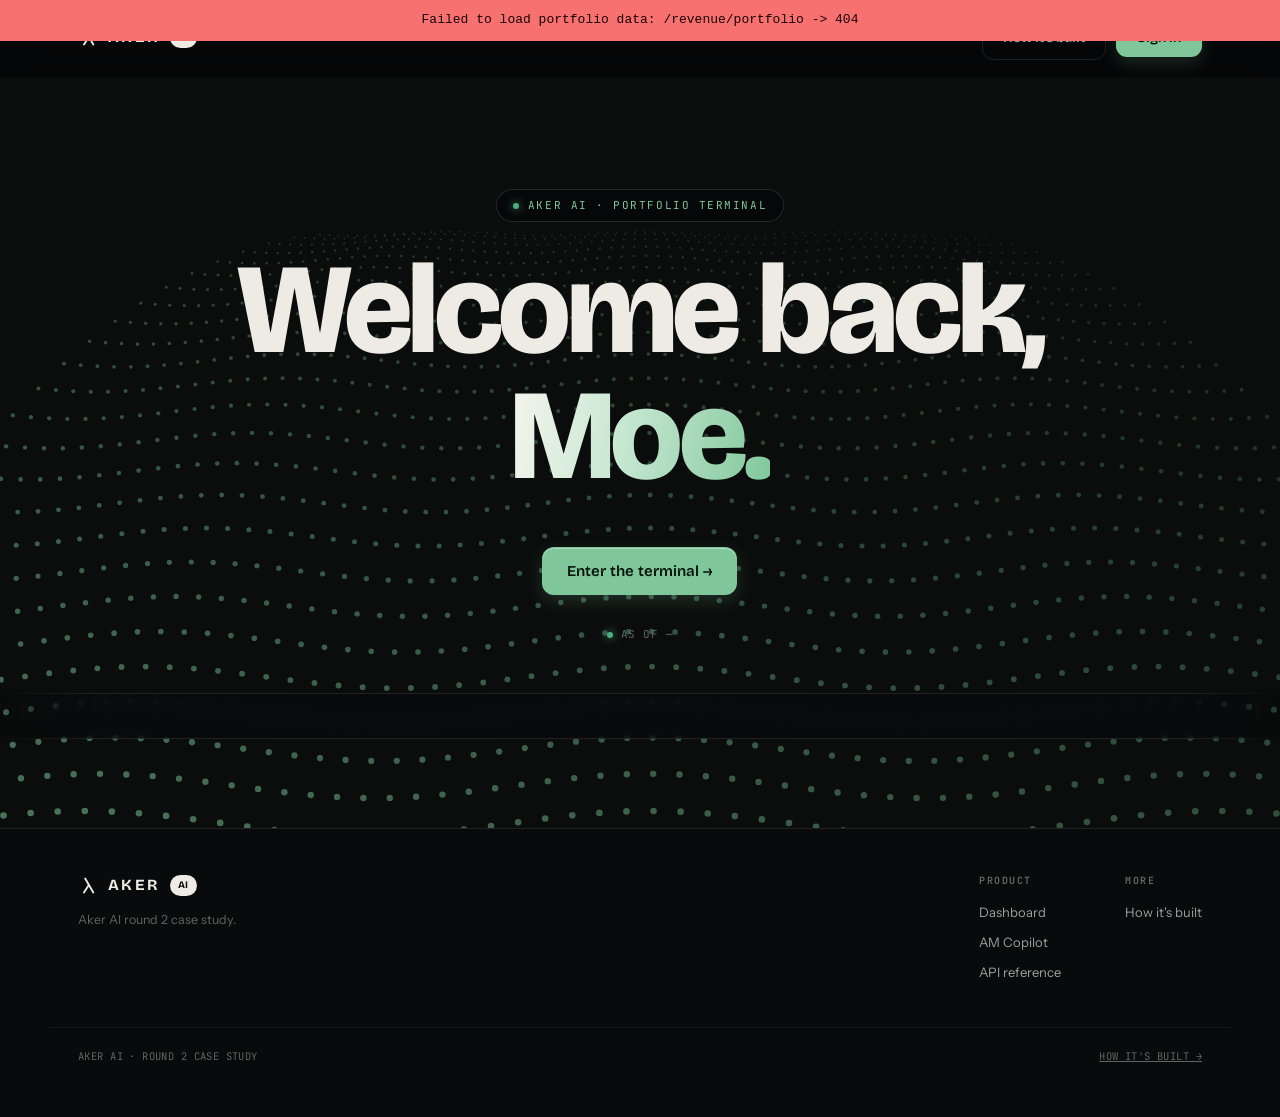
==== commit d96f0820: "v4: demo login with session flag, loading state, actionable status chips, reversed architecture stor" ====
--- a/web/index.html
+++ b/web/index.html
@@ -23,11 +23,12 @@
     <h2>Welcome back.</h2>
     <p>Sign in to open the dashboard.</p>
     <label class="gate-label">Email</label>
-    <input class="gate-input" type="email" placeholder="moe@aker-ai.com" autocomplete="off">
+    <input class="gate-input" type="email" id="gateEmail" placeholder="moe@aker-ai.com" autocomplete="off">
     <label class="gate-label">Password</label>
-    <input class="gate-input" type="password" placeholder="&bull;&bull;&bull;&bull;&bull;&bull;&bull;&bull;" autocomplete="off">
+    <input class="gate-input" type="password" id="gatePassword" placeholder="demo2026" autocomplete="off">
+    <div class="gate-error" id="gateError">Wrong credentials. The demo pair is right there in the placeholders.</div>
     <button class="btn btn-grad btn-lg gate-enter" id="gateEnter">Enter &rarr;</button>
-    <div class="gate-note">DEMO ACCESS &middot; NO ACCOUNT REQUIRED</div>
+    <div class="gate-note">DEMO ACCESS &middot; CREDENTIALS SHOWN IN THE FIELDS</div>
   </div>
 </div>
 
--- a/web/style.css
+++ b/web/style.css
@@ -56,6 +56,9 @@
 .gate-input:focus{outline:none;border-color:var(--cyan)}
 .gate-enter{width:100%;justify-content:center;margin-top:6px}
 .gate-note{margin-top:16px;font-family:'JetBrains Mono';font-size:9.5px;color:var(--faint);letter-spacing:.06em;text-align:center}
+.gate-error{display:none;font-size:12px;color:var(--loss);background:rgba(226,131,111,.08);
+  border:1px solid rgba(226,131,111,.3);border-radius:9px;padding:8px 12px;margin-bottom:14px}
+.gate-error.shown{display:block}
 
 /* NAV */
 nav{position:fixed;top:0;left:0;right:0;z-index:50;backdrop-filter:blur(16px);background:rgba(5,5,7,.82);border-bottom:1px solid transparent;transition:border-color .3s}
@@ -133,6 +136,66 @@
 .pillar .tagline{font-family:'JetBrains Mono';font-size:9.5px;letter-spacing:.09em;text-transform:uppercase;color:var(--cyan)}
 
 /* LOOP — no paragraph */
+/* ───────── ARCHITECTURE STACK — foundation at the bottom, pulses flow upward ───────── */
+.arch{padding:64px 0}
+.arch-stack{max-width:760px;margin:0 auto;display:flex;flex-direction:column}
+.arch-layer{display:grid;grid-template-columns:120px 1fr;gap:18px;border:1px solid var(--line);
+  border-radius:16px;background:var(--glass);backdrop-filter:blur(10px);padding:18px 22px;
+  transition:border-color .25s}
+.arch-layer:hover{border-color:rgba(127,199,155,.3)}
+.arch-layer.ai{border-color:rgba(201,169,106,.35);background:rgba(201,169,106,.05)}
+.arch-layer.ai:hover{border-color:rgba(201,169,106,.55)}
+.arch-tag{font-family:'JetBrains Mono';font-size:9.5px;letter-spacing:.14em;color:var(--cyan);padding-top:3px}
+.arch-tag.warn{color:var(--warn)}
+.arch-title{font-size:13.5px;font-weight:600;margin-bottom:9px}
+.arch-title .mono{font-size:12px;color:var(--cyan);font-weight:500}
+.arch-layer.ai .arch-title .mono{color:var(--warn)}
+.arch-chips{display:flex;flex-wrap:wrap;gap:6px;margin-bottom:8px}
+.arch-chips span{font-family:'JetBrains Mono';font-size:10px;color:var(--dim);
+  border:1px solid var(--line);border-radius:99px;padding:3px 9px}
+.arch-chips.dim span{color:var(--faint)}
+.arch-chips.views span{color:var(--cyan);border-color:rgba(127,199,155,.25);background:rgba(127,199,155,.05)}
+.arch-note{font-size:12px;color:var(--dim);line-height:1.55}
+.arch-explore{margin-top:12px;font-family:'JetBrains Mono';font-size:10px;letter-spacing:.06em;
+  color:var(--cyan);background:transparent;border:1px solid rgba(127,199,155,.28);border-radius:99px;
+  padding:5px 13px;cursor:pointer;transition:background .2s,border-color .2s}
+.arch-explore:hover{background:rgba(127,199,155,.08);border-color:rgba(127,199,155,.5)}
+.layer-dive-grid{display:grid;grid-template-columns:1fr 1fr;gap:24px;margin-top:18px}
+@media (max-width:600px){.layer-dive-grid{grid-template-columns:1fr}}
+.layer-dive-h{font-family:'JetBrains Mono';font-size:9.5px;letter-spacing:.13em;margin-bottom:10px;color:var(--cyan)}
+.layer-dive-h.found{color:var(--warn)}
+.dive-item{font-size:12.5px;color:var(--dim);line-height:1.55;border-left:2px solid rgba(127,199,155,.3);
+  padding:2px 0 2px 12px;margin-bottom:12px}
+.dive-item b{color:var(--ink)}
+.found .dive-item,.dive-item.found{border-left-color:rgba(201,169,106,.45)}
+.arch-note .mono{font-size:11px;color:var(--cyan)}
+.arch-er{display:flex;align-items:center;gap:8px;flex-wrap:wrap;margin-bottom:9px}
+.er-node{font-family:'JetBrains Mono';font-size:11px;color:var(--ink);border:1px solid rgba(127,199,155,.3);
+  background:rgba(127,199,155,.07);border-radius:8px;padding:5px 11px}
+.er-arrow{color:var(--faint);font-size:13px}
+.arch-boxes{display:flex;gap:12px;flex-wrap:wrap;margin-bottom:8px}
+.arch-box{border:1px solid var(--line);border-radius:12px;padding:10px 16px;background:var(--void-2)}
+.arch-box b{display:block;font-family:'Bricolage Grotesque';font-weight:600;font-size:13.5px}
+.arch-box .mono{font-size:10px;color:var(--faint)}
+.arch-files{display:flex;gap:5px;margin-bottom:9px}
+.arch-file{width:26px;height:32px;border:1.5px solid rgba(127,199,155,.4);border-radius:4px;position:relative;background:var(--void-2)}
+.arch-file::before{content:"";position:absolute;top:6px;left:5px;right:5px;height:2px;background:rgba(127,199,155,.35);
+  box-shadow:0 5px 0 rgba(127,199,155,.25),0 10px 0 rgba(127,199,155,.15)}
+
+/* connectors: dashed vertical line with a pulse dot climbing it, forever -- data
+   flows UP this diagram. Fork connector splits the API into the two surfaces. */
+.arch-link{position:relative;height:34px;width:120px;margin:0 auto}
+.arch-line{position:absolute;left:50%;top:0;bottom:0;width:2px;transform:translateX(-50%);
+  background:repeating-linear-gradient(180deg,rgba(127,199,155,.45) 0 7px,transparent 7px 13px)}
+.arch-link.fork svg{position:absolute;inset:0;width:100%;height:100%;fill:none;
+  stroke:rgba(127,199,155,.45);stroke-width:2;stroke-dasharray:7 6}
+.arch-pulse{position:absolute;left:50%;top:0;width:7px;height:7px;border-radius:50%;
+  background:var(--cyan);box-shadow:0 0 10px var(--cyan);transform:translateX(-50%);
+  animation:arch-flow 2.2s ease-in-out infinite}
+@keyframes arch-flow{0%{top:-2px;opacity:0}15%{opacity:1}85%{opacity:1}100%{top:calc(100% - 5px);opacity:0}}
+@media (max-width:640px){.arch-layer{grid-template-columns:1fr;gap:8px}}
+@media (prefers-reduced-motion: reduce){.arch-pulse{animation:none;display:none}}
+
 .loop{padding:64px 0}
 .loop-track{display:grid;grid-template-columns:repeat(4,1fr);gap:14px;position:relative;margin-top:10px}
 .loop-track::before{content:"";position:absolute;top:29px;left:11%;right:11%;height:2px;z-index:0;background:repeating-linear-gradient(90deg,rgba(127,199,155,.5) 0 9px,transparent 9px 17px)}
@@ -141,6 +204,39 @@
 .loop-dot svg{width:22px;height:22px;stroke:var(--cyan);fill:none;stroke-width:1.6;stroke-linecap:round;stroke-linejoin:round}
 .loop-node h4{font-family:'Bricolage Grotesque';font-weight:600;font-size:16px}
 .loop-step{font-family:'JetBrains Mono';font-size:10px;letter-spacing:.14em;color:var(--cyan);margin-bottom:8px}
+
+/* pipeline deep dive: nodes are buttons; a pulse rides the track to the chosen
+   stage, then its panel opens below with the real content for that stage */
+button.loop-node{background:none;border:none;cursor:pointer;color:inherit;font:inherit}
+.loop-node.active .loop-dot{border-color:rgba(127,199,155,.55);box-shadow:0 0 0 7px var(--void),0 0 18px rgba(127,199,155,.35)}
+.loop-pulse{position:absolute;top:26px;left:12%;width:8px;height:8px;border-radius:50%;z-index:2;
+  background:var(--cyan);box-shadow:0 0 12px var(--cyan);opacity:0;transition:left .55s cubic-bezier(.2,.8,.2,1),opacity .2s}
+.loop-pulse.riding{opacity:1}
+.loop-detail{max-width:980px;margin:26px auto 0;overflow:hidden;max-height:0;opacity:0;
+  transition:max-height .5s cubic-bezier(.2,.8,.2,1),opacity .4s}
+.loop-detail.open{max-height:640px;opacity:1}
+.ld-card{border:1px solid var(--line);border-radius:18px;background:var(--glass);backdrop-filter:blur(12px);
+  padding:24px 26px;max-height:560px;overflow-y:auto}
+.ld-grid{display:grid;grid-template-columns:1fr 1fr;gap:22px}
+@media (max-width:820px){.ld-grid{grid-template-columns:1fr}}
+.ld-h{font-family:'JetBrains Mono';font-size:9.5px;letter-spacing:.13em;color:var(--cyan);margin-bottom:9px}
+.ld-code{font-family:'JetBrains Mono';font-size:10.5px;line-height:1.7;color:var(--dim);white-space:pre-wrap;
+  background:var(--void);border:1px solid var(--line-2);border-radius:10px;padding:12px 14px}
+.ld-code b{color:var(--cyan);font-weight:500}
+.ld-note{font-size:12px;color:var(--dim);line-height:1.55;margin-top:10px}
+.ld-note b{color:var(--ink)}
+.ld-row{display:flex;justify-content:space-between;gap:12px;padding:5px 0;font-size:12px;color:var(--dim);
+  border-bottom:1px solid var(--line-2)}
+.ld-row:last-child{border-bottom:none}
+.ld-row .mono{color:var(--ink);font-size:11px}
+.ld-flag{border:1px solid rgba(201,169,106,.3);background:rgba(201,169,106,.06);border-radius:10px;
+  padding:10px 13px;font-size:12px;color:var(--dim);line-height:1.5;margin-bottom:8px}
+.ld-flag .mono{color:var(--warn);font-size:10px}
+.ld-arrow{text-align:center;color:var(--faint);font-size:16px;padding:6px 0}
+@media (prefers-reduced-motion: reduce){
+  .loop-pulse{transition:none}
+  .loop-detail{transition:none}
+}
 
 /* REVENUE / DONUT PANELS */
 .eq-sec{padding:64px 0}
@@ -249,6 +345,12 @@
 .dash-pitem.all{margin-bottom:8px;padding-bottom:9px;border-bottom:1px solid var(--line-2)}
 
 .dash-main{padding:28px 32px 60px}
+.dash-loading{display:flex;flex-direction:column;align-items:center;gap:16px;padding:120px 0;
+  font-family:'JetBrains Mono';font-size:11px;letter-spacing:.12em;color:var(--faint)}
+.dash-spinner{width:34px;height:34px;border-radius:50%;border:2.5px solid var(--line);
+  border-top-color:var(--cyan);animation:dash-spin .8s linear infinite}
+@keyframes dash-spin{to{transform:rotate(360deg)}}
+@media (prefers-reduced-motion: reduce){.dash-spinner{animation:none;border-top-color:var(--line)}}
 
 /* header block after Aker's AM Dashboard: eyebrow, big title, real fact chips, and
    Healthy/Watch status chips computed live from data quality flags */
@@ -261,7 +363,11 @@
   border-radius:8px;padding:5px 11px}
 .dash-head-status{display:flex;gap:8px;margin-top:34px}
 .status-chip{display:inline-flex;align-items:center;gap:7px;font-size:12px;font-weight:600;
-  border-radius:9px;padding:6px 12px;border:1px solid var(--line);background:var(--glass-2)}
+  border-radius:9px;padding:6px 12px;border:1px solid var(--line);background:var(--glass-2);
+  color:var(--ink);font-family:'Instrument Sans';cursor:pointer;transition:border-color .2s,background .2s}
+.status-chip:hover{border-color:rgba(127,199,155,.35)}
+.status-chip.on{border-color:var(--cyan);background:rgba(127,199,155,.1)}
+.status-chip.watch.on{border-color:var(--warn);background:rgba(201,169,106,.1)}
 .status-chip .sdot{width:7px;height:7px;border-radius:50%;flex:none}
 .status-chip.healthy .sdot{background:var(--profit);box-shadow:0 0 8px var(--profit)}
 .status-chip.watch .sdot{background:var(--warn);box-shadow:0 0 8px var(--warn)}
@@ -415,9 +521,34 @@
 .copilot-side-foot{margin-top:auto;font-family:'JetBrains Mono';font-size:9.5px;color:var(--faint);
   letter-spacing:.06em;padding:0 10px;line-height:1.8}
 
+/* the AI product carries a sparkle mark so it reads as a different kind of thing
+   from the dashboard, not just another nav link */
+.side-spark{width:13px;height:13px;fill:var(--cyan);stroke:none;flex:none;margin-left:auto}
+.side-glyph{width:13px;height:13px;stroke:currentColor;fill:none;stroke-width:1.8;stroke-linecap:round;
+  stroke-linejoin:round;flex:none;margin-left:auto;opacity:.8}
+.dash-sidebar-head.props{display:flex;align-items:center;gap:7px}
+.dash-sidebar-head.props .side-glyph{margin-left:0;width:12px;height:12px}
+.copilot-side-link.ai{gap:7px}
+
+/* copilot page sidebar: the only exit is back to the dashboard */
+.copilot-back{display:inline-flex;align-items:center;gap:7px;font-family:'JetBrains Mono';
+  font-size:11.5px;color:var(--cyan);text-decoration:none;padding:10px 12px;border:1px solid var(--line);
+  border-radius:10px;transition:border-color .2s,background .2s;margin-bottom:18px}
+.copilot-back:hover{border-color:rgba(127,199,155,.35);background:rgba(127,199,155,.06)}
+.copilot-side-ident{display:flex;align-items:center;gap:8px;padding:9px 12px;font-size:13.5px;
+  font-weight:600;color:var(--cyan);background:rgba(127,199,155,.08);border:1px solid rgba(127,199,155,.22);
+  border-radius:10px}
+.copilot-side-ident .side-spark{margin-left:auto}
+
 .copilot-main{display:flex;flex-direction:column;height:calc(100vh - 64px);max-width:820px;
   width:100%;margin:0 auto;padding:0 30px}
 .copilot-messages{flex:1;overflow-y:auto;padding:28px 0;display:flex;flex-direction:column;gap:16px}
+/* Children of a column flexbox shrink by default once content passes the container
+   height. Bubbles resist via their text's min-content size, but the cards use
+   overflow:hidden, which strips that automatic minimum -- so past one screenful,
+   flexbox silently compressed every card to its padding (30px strips, clipped
+   tables, "empty" cards) instead of letting the thread scroll. Never shrink. */
+.copilot-messages > *{flex-shrink:0}
 .copilot-msg{display:flex;align-items:flex-start;gap:10px}
 .copilot-msg.user{flex-direction:row-reverse}
 .copilot-avatar{width:26px;height:26px;border-radius:8px;background:var(--grad);flex:none;
@@ -528,6 +659,10 @@
 .verify-sql,.verify-args{font-family:'JetBrains Mono';font-size:10.5px;color:var(--dim);white-space:pre-wrap;
   border-top:1px solid var(--line-2);margin-top:9px;padding-top:9px}
 .verify-noargs{font-family:'JetBrains Mono';font-size:10px;color:var(--faint);margin-top:8px}
+.verify-how{font-size:12px;line-height:1.55;color:var(--dim);border-top:1px solid var(--line-2);
+  margin-top:10px;padding-top:9px}
+.verify-how span{display:block;font-family:'JetBrains Mono';font-size:8.5px;letter-spacing:.12em;
+  color:var(--cyan);margin-bottom:4px}
 
 /* the SQL receipt under a query card: exactly how a number was computed */
 .copilot-sql{margin-top:10px}
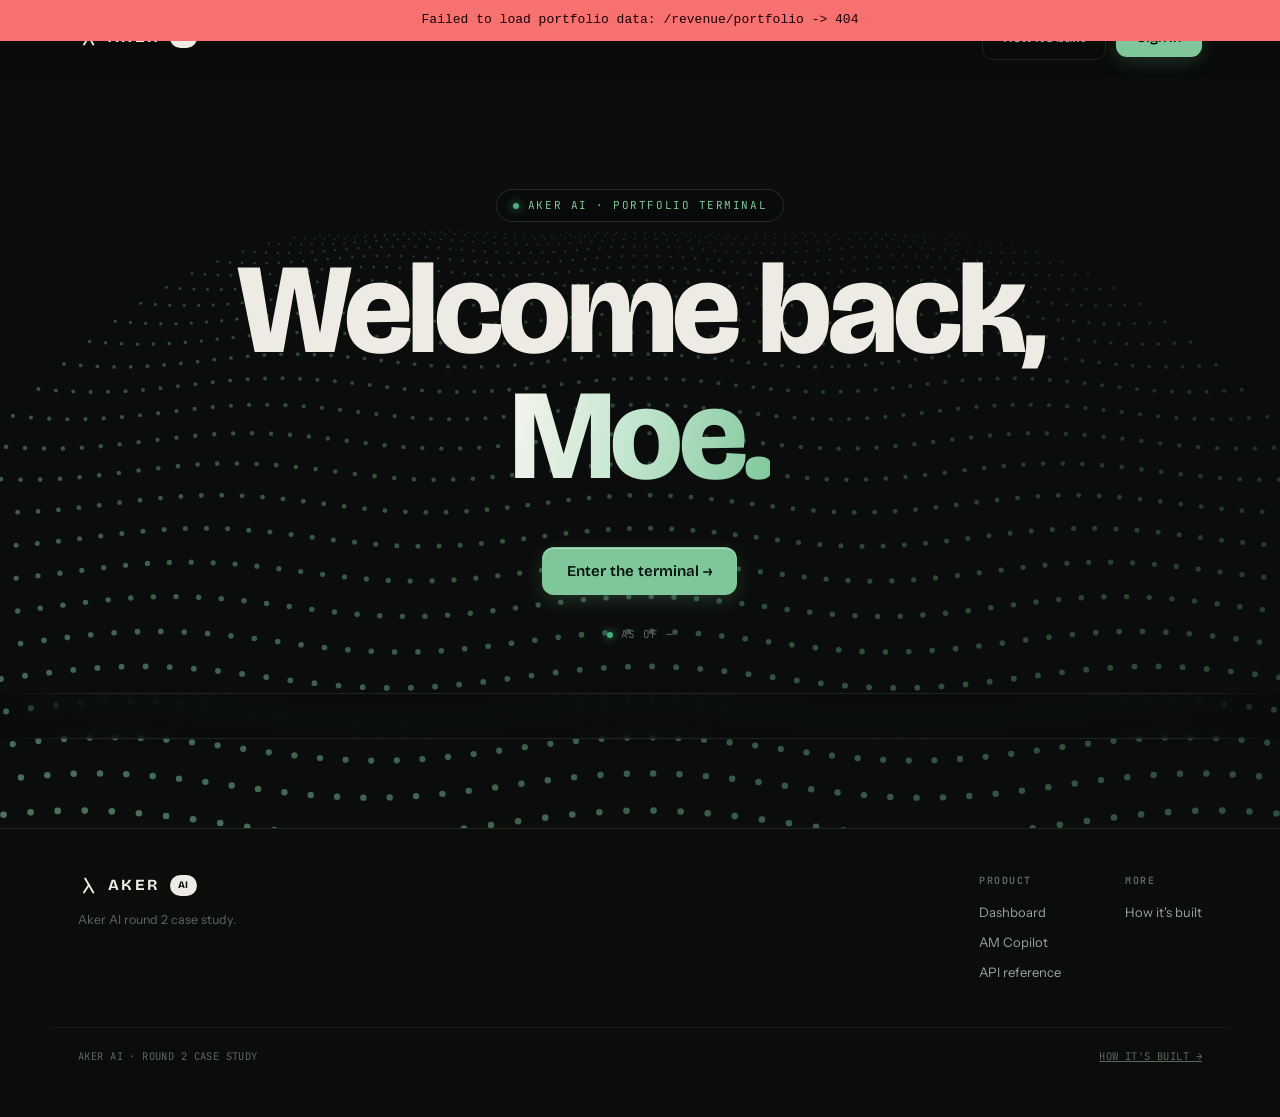
==== commit 38f38f6a: "Property header above the KPIs, fix the Balances-only control, add a favicon - The property identity" ====
--- a/web/index.html
+++ b/web/index.html
@@ -4,6 +4,7 @@
 <meta charset="UTF-8">
 <meta name="viewport" content="width=device-width, initial-scale=1.0">
 <title>AKER AI &middot; Portfolio</title>
+<link rel="icon" type="image/svg+xml" href="favicon.svg">
 <link rel="preconnect" href="https://fonts.googleapis.com">
 <link rel="preconnect" href="https://fonts.gstatic.com" crossorigin>
 <link href="https://fonts.googleapis.com/css2?family=Bricolage+Grotesque:opsz,wght@12..96,400..800&family=Instrument+Sans:wght@400;500;600;700&family=JetBrains+Mono:wght@400;500;600&display=swap" rel="stylesheet">
--- a/web/style.css
+++ b/web/style.css
@@ -12,6 +12,7 @@
   --warn:#C9A96A;
 }
 *{margin:0;padding:0;box-sizing:border-box}
+:focus-visible{outline:2px solid rgba(127,199,155,.55);outline-offset:2px;border-radius:4px}
 html{scroll-behavior:smooth;overflow-x:hidden}
 section[id]{scroll-margin-top:86px}
 body{background:var(--void);color:var(--ink);font-family:'Instrument Sans',system-ui,sans-serif;font-size:15px;line-height:1.6;overflow-x:hidden}
@@ -42,7 +43,7 @@
 .modal.open{opacity:1;visibility:visible}
 .modal-backdrop{position:absolute;inset:0;background:rgba(3,4,6,.72);backdrop-filter:blur(8px)}
 .modal-card{position:relative;width:100%;max-width:400px;border:1px solid var(--line);border-radius:20px;
-  background:rgba(10,11,16,.96);padding:36px 32px;box-shadow:0 40px 90px rgba(0,0,0,.6);
+  background:rgba(13,16,14,.97);padding:36px 32px;box-shadow:0 40px 90px rgba(0,0,0,.6);
   transform:translateY(14px) scale(.98);transition:transform .3s cubic-bezier(.2,.8,.2,1)}
 .modal.open .modal-card{transform:none}
 .modal-close{position:absolute;top:14px;right:16px;width:32px;height:32px;border-radius:9px;border:none;
@@ -61,7 +62,7 @@
 .gate-error.shown{display:block}
 
 /* NAV */
-nav{position:fixed;top:0;left:0;right:0;z-index:50;backdrop-filter:blur(16px);background:rgba(5,5,7,.82);border-bottom:1px solid transparent;transition:border-color .3s}
+nav{position:fixed;top:0;left:0;right:0;z-index:50;backdrop-filter:blur(16px);background:rgba(9,12,10,.86);border-bottom:1px solid transparent;transition:border-color .3s}
 nav.scrolled{border-bottom-color:var(--line)}
 .nav-in{max-width:1180px;margin:0 auto;padding:16px 28px;display:flex;align-items:center;gap:30px}
 /* wordmark after Aker AI's own lockup: lambda-style glyph, AKER, an AI pill */
@@ -84,7 +85,7 @@
 .hero{min-height:92vh;display:flex;flex-direction:column;justify-content:center;padding-top:100px;overflow:hidden}
 #heroField{position:absolute;inset:0;width:100%;height:100%;opacity:.85;z-index:0}
 .hero-in{position:relative;z-index:2;text-align:center}
-.eyebrow{display:inline-flex;align-items:center;gap:9px;font-family:'JetBrains Mono';font-size:11px;letter-spacing:.14em;text-transform:uppercase;color:var(--cyan);border:1px solid rgba(255,255,255,.12);background:rgba(5,5,7,.55);backdrop-filter:blur(6px);padding:7px 16px;border-radius:99px;margin-bottom:26px}
+.eyebrow{display:inline-flex;align-items:center;gap:9px;font-family:'JetBrains Mono';font-size:11px;letter-spacing:.14em;text-transform:uppercase;color:var(--cyan);border:1px solid rgba(255,255,255,.12);background:rgba(9,12,10,.55);backdrop-filter:blur(6px);padding:7px 16px;border-radius:99px;margin-bottom:26px}
 .eyebrow .dot{width:6px;height:6px;border-radius:50%;background:var(--profit);box-shadow:0 0 10px var(--profit);animation:pulse 2s infinite}
 @keyframes pulse{50%{opacity:.35}}
 h1{font-family:'Bricolage Grotesque';font-weight:800;font-size:clamp(52px,10vw,128px);line-height:.98;letter-spacing:-.035em;margin-bottom:20px}
@@ -96,7 +97,7 @@
 .hero-note{display:inline-flex;align-items:center;gap:8px;font-family:'JetBrains Mono';font-size:11px;color:var(--faint);letter-spacing:.05em}
 .live-dot{width:6px;height:6px;border-radius:50%;background:var(--profit);box-shadow:0 0 8px var(--profit);animation:pulse 2s infinite;flex:none}
 
-.tape{margin-top:48px;border-top:1px solid var(--line);border-bottom:1px solid var(--line);overflow:hidden;white-space:nowrap;background:rgba(8,9,12,.6);backdrop-filter:blur(8px);font-family:'JetBrains Mono';font-size:12.5px;padding:12px 0;position:relative;z-index:2;
+.tape{margin-top:48px;border-top:1px solid var(--line);border-bottom:1px solid var(--line);overflow:hidden;white-space:nowrap;background:rgba(11,14,12,.62);backdrop-filter:blur(8px);font-family:'JetBrains Mono';font-size:12.5px;padding:12px 0;position:relative;z-index:2;
   -webkit-mask-image:linear-gradient(90deg,transparent,#000 7%,#000 93%,transparent);mask-image:linear-gradient(90deg,transparent,#000 7%,#000 93%,transparent)}
 .tape-track{display:inline-flex;gap:44px;padding-right:44px;animation:scroll 36s linear infinite}
 .tape:hover .tape-track{animation-play-state:paused}
@@ -240,7 +241,11 @@
 
 /* REVENUE / DONUT PANELS */
 .eq-sec{padding:64px 0}
-.eq-panel{border:1px solid var(--line);border-radius:22px;background:var(--glass);backdrop-filter:blur(14px);overflow:hidden}
+.eq-panel{border:1px solid var(--line);border-radius:18px;overflow:hidden;backdrop-filter:blur(14px);
+  background:linear-gradient(180deg,rgba(237,235,228,.055) 0%,rgba(237,235,228,.02) 100%);
+  box-shadow:0 18px 40px rgba(0,0,0,.30),inset 0 1px 0 rgba(237,235,228,.045);
+  transition:border-color .2s ease,box-shadow .2s ease}
+.eq-panel:hover{border-color:rgba(154,164,157,.24)}
 .eq-head{display:flex;align-items:center;gap:12px;padding:22px 28px;border-bottom:1px solid var(--line-2);flex-wrap:wrap}
 .eq-title{font-family:'Bricolage Grotesque';font-weight:600;font-size:16px}
 .eq-sub{font-size:12px;color:var(--faint)}
@@ -283,7 +288,7 @@
 .anomaly-body .detail{font-size:13px;color:var(--dim)}
 
 /* FOOTER */
-footer{border-top:1px solid var(--line);padding:44px 0 52px;position:relative;z-index:2;background:rgba(8,9,12,.72)}
+footer{border-top:1px solid var(--line);padding:44px 0 52px;position:relative;z-index:2;background:rgba(11,14,12,.74)}
 .foot-in{display:flex;align-items:flex-start;gap:40px;flex-wrap:wrap}
 .foot-brand p{margin-top:12px;font-size:12.5px;color:var(--faint);max-width:320px}
 .foot-col{margin-left:auto;display:flex;gap:64px;flex-wrap:wrap}
@@ -338,7 +343,10 @@
 .dash-search input{width:100%;padding:9px 12px;border-radius:9px;border:1px solid var(--line);background:var(--void);color:var(--ink);font-family:'Instrument Sans';font-size:13px}
 .dash-search input:focus{outline:none;border-color:var(--cyan)}
 .dash-plist{display:flex;flex-direction:column;gap:2px}
-.dash-pitem{display:flex;align-items:center;justify-content:space-between;gap:8px;padding:9px 10px;border-radius:9px;cursor:pointer;font-size:13px;color:var(--dim);transition:background .15s,color .15s}
+.dash-pitem{display:flex;align-items:center;justify-content:space-between;gap:8px;padding:10px 12px;
+  border-radius:10px;cursor:pointer;font-size:13px;color:var(--dim);
+  transition:background .2s ease,color .2s ease,transform .2s ease}
+.dash-pitem:hover{transform:translateX(2px)}
 .dash-pitem:hover{background:var(--glass);color:var(--ink)}
 .dash-pitem.on{background:rgba(127,199,155,.1);color:var(--cyan);font-weight:600}
 .dash-pitem .pi-amt{font-family:'JetBrains Mono';font-size:10.5px;color:inherit;opacity:.7}
@@ -356,6 +364,7 @@
    Healthy/Watch status chips computed live from data quality flags */
 .dash-head{display:flex;align-items:flex-start;justify-content:space-between;gap:20px;
   flex-wrap:wrap;margin-bottom:24px}
+.dash-prop-bar{margin-bottom:22px;padding-bottom:20px;border-bottom:1px solid var(--line-2)}
 .dash-head-eyebrow{font-family:'JetBrains Mono';font-size:10px;letter-spacing:.16em;color:var(--faint);margin-bottom:6px}
 .dash-head-title{font-family:'Bricolage Grotesque';font-weight:700;font-size:30px;letter-spacing:-.02em;margin-bottom:12px}
 .dash-head-chips{display:flex;gap:8px;flex-wrap:wrap}
@@ -392,6 +401,12 @@
 .signals-row .signal:last-of-type{border-right:none;margin-right:0}
 .signals-row .signals-evidence{flex:none;align-self:center;margin-left:6px}
 .signal{border-bottom:1px solid var(--line-2);padding-bottom:14px}
+.signal.clickable{cursor:pointer;border-radius:10px;transition:background .2s ease}
+.signal.clickable:hover{background:rgba(127,199,155,.05)}
+.signals-row .signal.clickable{padding:8px 20px 8px 10px}
+.signal-go{font-size:9.5px;letter-spacing:.08em;color:var(--cyan);margin-top:9px;opacity:0;
+  transition:opacity .2s ease}
+.signal.clickable:hover .signal-go{opacity:1}
 .signal:last-child{border-bottom:none;padding-bottom:0}
 .signal-text{font-size:13px;line-height:1.55;color:var(--ink);margin-bottom:9px}
 .signal-tags{display:flex;gap:6px;flex-wrap:wrap}
@@ -402,8 +417,17 @@
   display:inline-flex;align-items:center;gap:6px;margin-top:2px}
 .signals-evidence:hover{text-decoration:underline}
 
-.dash-kpi-strip{display:grid;grid-template-columns:repeat(5,1fr);gap:12px;margin-bottom:26px}
-.kpi-tile{position:relative;border:1px solid var(--line);border-radius:14px;padding:16px 18px;background:var(--void-2)}
+/* position+z so hover popovers always paint above the tab row and chart panels
+   below the strip -- the polish pass's hover transform made each tile a stacking
+   context, which had trapped the popovers underneath later sections */
+.dash-kpi-strip{display:grid;grid-template-columns:repeat(5,1fr);gap:12px;margin-bottom:26px;
+  position:relative;z-index:35}
+.kpi-tile{position:relative;border:1px solid var(--line);border-radius:14px;padding:18px 20px;
+  background:linear-gradient(180deg,#131715 0%,var(--void-2) 100%);
+  box-shadow:0 10px 26px rgba(0,0,0,.26),inset 0 1px 0 rgba(237,235,228,.04);
+  transition:transform .2s ease,border-color .2s ease,box-shadow .2s ease}
+.kpi-tile:hover{transform:translateY(-2px);border-color:rgba(127,199,155,.28);z-index:40;
+  box-shadow:0 16px 34px rgba(0,0,0,.34),inset 0 1px 0 rgba(237,235,228,.05)}
 .kpi-tile .ki{width:26px;height:26px;border-radius:8px;background:rgba(127,199,155,.1);
   border:1px solid rgba(127,199,155,.22);display:grid;place-items:center;margin-bottom:10px}
 .kpi-tile .ki svg{width:13px;height:13px;stroke:var(--cyan);fill:none;stroke-width:2;stroke-linecap:round;stroke-linejoin:round}
@@ -416,7 +440,7 @@
    panels (revenue breakdown, top delinquent balances, next lease expirations) */
 .kpi-tile.has-pop:hover{border-color:rgba(127,199,155,.3)}
 .kpi-pop{position:absolute;left:0;right:0;top:calc(100% + 6px);z-index:30;
-  background:#0c0e14;border:1px solid var(--line);border-radius:12px;padding:12px 14px;
+  background:#0d100e;border:1px solid var(--line);border-radius:12px;padding:12px 14px;
   box-shadow:0 24px 60px rgba(0,0,0,.6);opacity:0;visibility:hidden;translate:0 -4px;
   transition:opacity .18s ease,visibility .18s ease,translate .18s ease;pointer-events:none}
 .kpi-tile.has-pop:hover .kpi-pop{opacity:1;visibility:visible;translate:0 0}
@@ -464,8 +488,19 @@
 .units-head{gap:16px}
 .units-tools{margin-left:auto;display:flex;gap:8px;flex-wrap:wrap}
 .units-tools input,.units-tools select{padding:8px 12px;border-radius:9px;border:1px solid var(--line);background:var(--void);color:var(--ink);font-family:'Instrument Sans';font-size:12.5px}
-.units-tools input{width:190px}
+/* scope the width to the text field: an unscoped `input` also matched the
+   Balances-only checkbox and stretched it to 190px, which is what made that
+   control look broken */
+.units-tools input[type="text"]{width:190px}
 .units-tools input:focus,.units-tools select:focus{outline:none;border-color:var(--cyan)}
+.units-balance-toggle{display:inline-flex;align-items:center;gap:8px;font-size:12.5px;color:var(--dim);
+  padding:8px 13px;border:1px solid var(--line);border-radius:9px;cursor:pointer;user-select:none;
+  flex:none;white-space:nowrap;transition:border-color .2s ease,color .2s ease,background .2s ease}
+.units-balance-toggle:has(input:checked){color:var(--cyan);border-color:rgba(127,199,155,.4);
+  background:rgba(127,199,155,.08)}
+.units-balance-toggle input{width:14px;height:14px;flex:none;margin:0;cursor:pointer}
+.units-balance-toggle:hover{color:var(--ink);border-color:rgba(127,199,155,.3)}
+.units-balance-toggle input{accent-color:var(--cyan)}
 
 .dash-section{margin-bottom:24px}
 .dash-grid-2{display:grid;grid-template-columns:1fr 1fr;gap:18px}
@@ -704,3 +739,52 @@
   .copilot-layout{grid-template-columns:1fr}
   .copilot-sidebar{display:none}
 }
+
+
+/* ───────── UNIT GRID — pannable/zoomable seating-chart view of a property's real
+   units. Grid order = unit number; no floor plan is faked. ───────── */
+.prop-pane{animation:none}
+.unit-grid-viewport{position:relative;height:560px;overflow:hidden;cursor:grab;
+  background:
+    radial-gradient(circle at 30% 20%, rgba(127,199,155,.04), transparent 50%),
+    var(--void);touch-action:none}
+.unit-grid-viewport.grabbing{cursor:grabbing}
+.unit-grid-inner{position:absolute;top:0;left:0;transform-origin:0 0;will-change:transform}
+.ug-cell{position:absolute;width:58px;height:58px;border-radius:9px;display:grid;place-items:center;
+  font-family:'JetBrains Mono';font-size:9px;color:var(--dim);cursor:pointer;user-select:none;
+  border:1px solid var(--line);transition:border-color .2s ease,box-shadow .2s ease}
+.ug-cell span{pointer-events:none;max-width:52px;overflow:hidden;text-overflow:ellipsis;white-space:nowrap}
+.ug-cell:hover{border-color:rgba(237,235,228,.45);box-shadow:0 0 0 2px rgba(237,235,228,.12);z-index:2}
+.ug-cell.occupied{background:rgba(76,175,130,.16);border-color:rgba(76,175,130,.35);color:#9fd9bb}
+.ug-cell.notice{background:rgba(201,169,106,.16);border-color:rgba(201,169,106,.4);color:var(--warn)}
+.ug-cell.vacant{background:rgba(226,131,111,.14);border-color:rgba(226,131,111,.4);color:#e8a190}
+.ug-cell.other{background:rgba(154,164,157,.1);border-color:rgba(154,164,157,.28);color:var(--faint)}
+
+.grid-zoom{position:absolute;top:14px;right:14px;display:flex;flex-direction:column;gap:6px;z-index:5}
+.grid-zoom button{width:34px;height:34px;border-radius:9px;border:1px solid var(--line);cursor:pointer;
+  background:rgba(13,16,14,.92);color:var(--ink);font-size:16px;font-family:'JetBrains Mono',monospace;
+  transition:border-color .2s ease,background .2s ease}
+.grid-zoom button:hover{border-color:rgba(127,199,155,.45);background:rgba(127,199,155,.1)}
+
+.grid-minimap{position:absolute;right:14px;bottom:14px;width:140px;z-index:5;cursor:pointer;
+  background:rgba(13,16,14,.9);border:1px solid var(--line);border-radius:8px;overflow:hidden}
+.mm-view{position:absolute;border:1.5px solid var(--cyan);border-radius:3px;background:rgba(127,199,155,.12);
+  pointer-events:none}
+.grid-hint{position:absolute;left:14px;bottom:14px;font-size:9px;letter-spacing:.1em;color:var(--faint);
+  background:rgba(13,16,14,.85);border:1px solid var(--line-2);border-radius:99px;padding:5px 12px;z-index:5}
+
+.grid-legend{display:flex;gap:14px;margin-left:auto;font-size:11px;color:var(--dim);align-items:center}
+.grid-legend span{display:inline-flex;align-items:center;gap:6px}
+.grid-legend .lg{width:10px;height:10px;border-radius:3px;display:inline-block}
+.grid-legend .lg.occupied{background:rgba(76,175,130,.55)}
+.grid-legend .lg.notice{background:rgba(201,169,106,.6)}
+.grid-legend .lg.vacant{background:rgba(226,131,111,.55)}
+.grid-legend .lg.other{background:rgba(154,164,157,.45)}
+
+/* sidebar drill-down state */
+.dash-side-viewing{font-family:'JetBrains Mono';font-size:9px;letter-spacing:.16em;color:var(--faint);
+  padding:14px 10px 6px}
+.dash-change-prop{margin-top:10px;width:100%;text-align:left;font-family:'JetBrains Mono';font-size:10.5px;
+  color:var(--cyan);background:transparent;border:1px dashed rgba(127,199,155,.3);border-radius:9px;
+  padding:9px 12px;cursor:pointer;transition:border-color .2s ease,background .2s ease}
+.dash-change-prop:hover{border-color:rgba(127,199,155,.55);background:rgba(127,199,155,.06)}
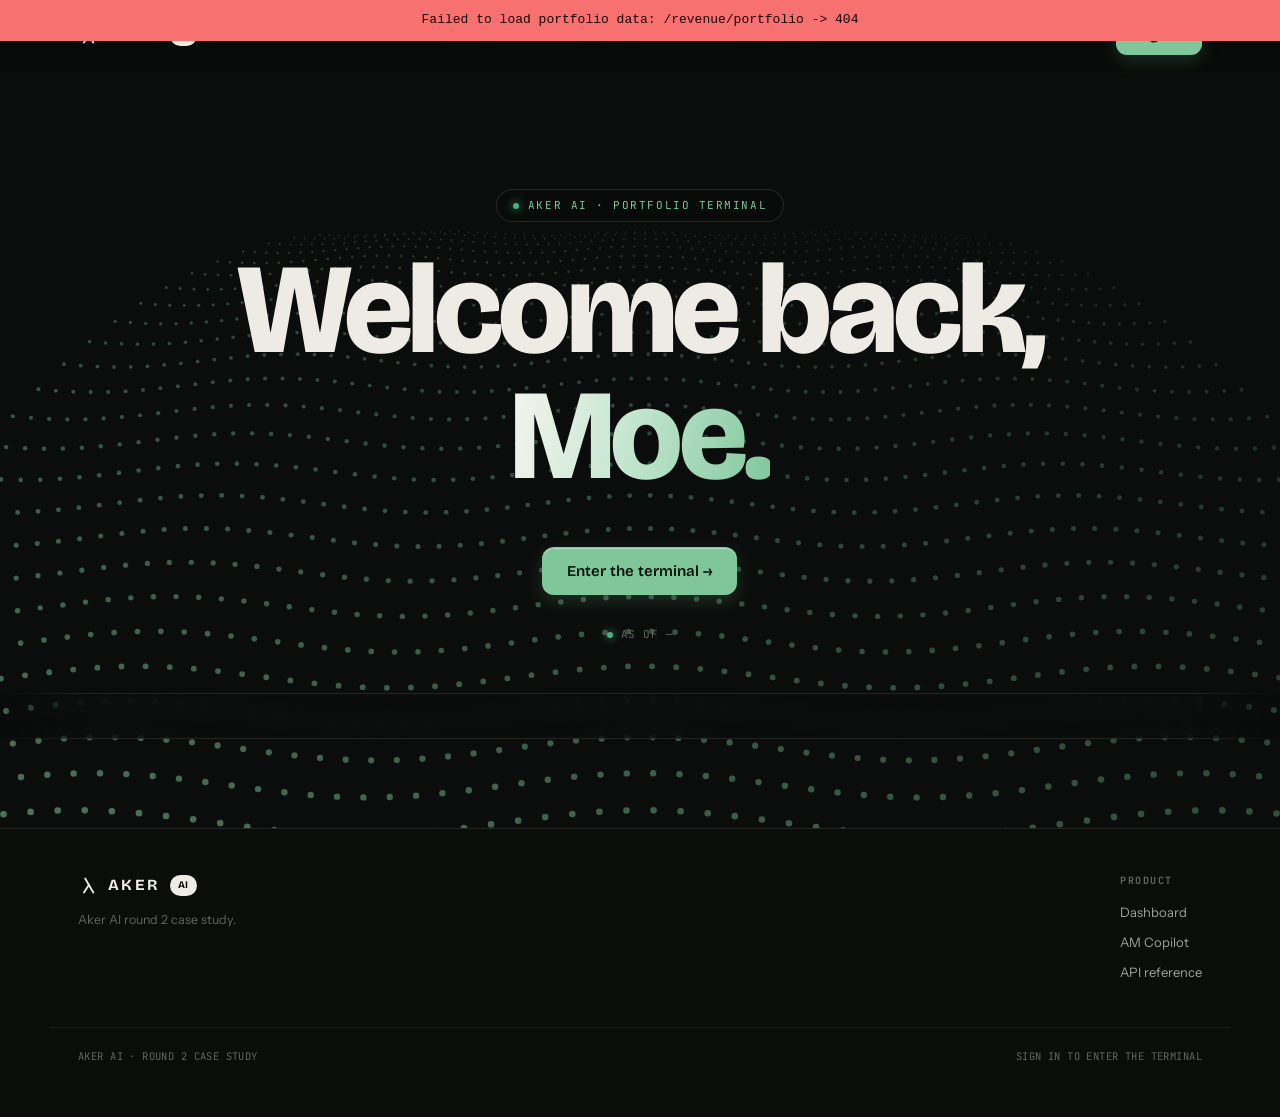
==== commit 851335b4: "Remove the How it's built entry points from the homepage They were a way around the sign-in gate. Th" ====
--- a/web/index.html
+++ b/web/index.html
@@ -37,7 +37,6 @@
   <div class="nav-in">
     <a class="logo" href="#top"><svg class="logo-glyph" viewBox="0 0 24 24" aria-hidden="true"><path d="M8.2 4 L17.5 20"/><path d="M12.4 11.3 L6.8 20"/></svg><span class="logo-word">AKER</span><span class="logo-pill">AI</span></a>
     <div class="nav-cta">
-      <a class="btn btn-ghost" href="how-it-works.html">How it's built</a>
       <button class="btn btn-grad" data-open-login>Sign in</button>
     </div>
   </div>
@@ -67,12 +66,11 @@
     </div>
     <div class="foot-col">
       <div><h5>Product</h5><a href="dashboard.html">Dashboard</a><a href="copilot.html">AM Copilot</a><a href="/docs" target="_blank">API reference</a></div>
-      <div><h5>More</h5><a href="how-it-works.html">How it's built</a></div>
     </div>
   </div>
   <div class="wrap foot-base">
     <span>AKER AI &middot; ROUND 2 CASE STUDY</span>
-    <span class="r"><a href="how-it-works.html" style="color:inherit">HOW IT'S BUILT &rarr;</a></span>
+    <span class="r">SIGN IN TO ENTER THE TERMINAL</span>
   </div>
 </footer>
 
--- a/web/style.css
+++ b/web/style.css
@@ -523,9 +523,25 @@
 
 @media (max-width:960px){
   .dash-layout{grid-template-columns:1fr}
+  /* grid items default to min-width:auto, so they refuse to shrink below their
+     min-content and burst the 1fr track -- this is what made the whole dashboard
+     scroll sideways on a phone. Let them shrink; inner scroll containers
+     (units table, chart bodies) already handle their own overflow. */
+  .dash-sidebar,.dash-main{min-width:0}
   .dash-sidebar{position:static;height:auto}
   .dash-kpi-strip{grid-template-columns:repeat(2,1fr)}
   .dash-grid-2{grid-template-columns:1fr}
+  .copilot-layout{grid-template-columns:1fr}
+  .copilot-sidebar,.copilot-main{min-width:0}
+  .copilot-sidebar{position:static;height:auto}
+}
+@media (max-width:560px){
+  .dash-kpi-strip{grid-template-columns:1fr}
+  .dash-main{padding:22px 16px 48px}
+  .signals-row{flex-direction:column}
+  .signals-row .signal{border-right:none;margin-right:0;padding-right:0}
+  .units-tools{width:100%}
+  .units-tools input[type="text"]{width:100%}
 }
 
 @media (max-width:960px){
@@ -588,8 +604,8 @@
 .copilot-msg.user{flex-direction:row-reverse}
 .copilot-avatar{width:26px;height:26px;border-radius:8px;background:var(--grad);flex:none;
   display:grid;place-items:center;font-family:'Bricolage Grotesque';font-weight:800;font-size:12px;color:#06130B}
-/* prose back on the Vega/product type stack -- the serif experiment lost to matching
-   the motion reference's typography, per the v2 brief */
+/* prose back on the product type stack -- a serif experiment was tried and dropped
+   in favor of matching the rest of the app's typography */
 .copilot-bubble-text{max-width:560px;font-size:14px;line-height:1.6;
   padding:11px 15px;border-radius:13px;border:1px solid var(--line);background:var(--glass);
   white-space:pre-wrap;word-wrap:break-word;cursor:default}
@@ -611,7 +627,7 @@
 @keyframes copilot-breathe{0%,100%{transform:scale(1);opacity:1}50%{transform:scale(1.12);opacity:.75}}
 @keyframes copilot-shimmer{0%{background-position:200% 0}100%{background-position:-200% 0}}
 
-/* live tool-call chip, with Vega's marching-dash connector while the tool runs --
+/* live tool-call chip, with a marching-dash connector while the tool runs --
    reads as "data flowing", goes static once the result lands */
 .copilot-tool-chip{font-family:'JetBrains Mono';font-size:10px;color:var(--cyan);
   background:rgba(127,199,155,.08);border:1px solid rgba(127,199,155,.25);border-radius:99px;
@@ -638,7 +654,7 @@
   background:rgba(201,169,106,.07);border:1px solid rgba(201,169,106,.3);border-radius:8px;
   padding:5px 10px;margin-left:36px;max-width:calc(100% - 36px)}
 
-/* ── Vega methodology motion, adapted: cards pop in after the prose finishes, table
+/* ── copilot response motion: cards pop in after the prose finishes, table
    rows stagger one-by-one, bars draw to width, a single sheen sweeps a finished
    card, and KPI numbers pulse green once when the grounding check passes clean.
    Everything gated off for prefers-reduced-motion at the bottom of this section. ── */
@@ -788,3 +804,71 @@
   color:var(--cyan);background:transparent;border:1px dashed rgba(127,199,155,.3);border-radius:9px;
   padding:9px 12px;cursor:pointer;transition:border-color .2s ease,background .2s ease}
 .dash-change-prop:hover{border-color:rgba(127,199,155,.55);background:rgba(127,199,155,.06)}
+
+
+/* ───────── AMBIENT BACKGROUND — slow drifting orbs so the app reads as alive
+   without competing with the data. Sits behind everything; the app layouts get
+   position/z-index so content always paints above it. ───────── */
+.ambient{position:fixed;inset:0;overflow:hidden;pointer-events:none;z-index:0}
+.ambient i{position:absolute;display:block;border-radius:50%;filter:blur(100px)}
+.ambient .a1{width:560px;height:560px;top:-140px;left:8%;
+  background:radial-gradient(circle,rgba(127,199,155,.16),transparent 68%);
+  animation:amb-1 42s ease-in-out infinite}
+.ambient .a2{width:640px;height:640px;bottom:-220px;right:4%;
+  background:radial-gradient(circle,rgba(62,107,79,.22),transparent 68%);
+  animation:amb-2 55s ease-in-out infinite}
+.ambient .a3{width:420px;height:420px;top:38%;left:52%;
+  background:radial-gradient(circle,rgba(201,169,106,.07),transparent 68%);
+  animation:amb-3 68s ease-in-out infinite}
+@keyframes amb-1{
+  0%,100%{transform:translate(0,0) scale(1)}
+  33%{transform:translate(120px,70px) scale(1.12)}
+  66%{transform:translate(-60px,130px) scale(.94)}}
+@keyframes amb-2{
+  0%,100%{transform:translate(0,0) scale(1)}
+  40%{transform:translate(-150px,-90px) scale(1.08)}
+  75%{transform:translate(70px,-40px) scale(.96)}}
+@keyframes amb-3{
+  0%,100%{transform:translate(0,0) scale(1);opacity:.7}
+  50%{transform:translate(-180px,90px) scale(1.2);opacity:1}}
+/* content sits above the ambient layer */
+.dash-layout,.copilot-layout{position:relative;z-index:1}
+@media (prefers-reduced-motion: reduce){.ambient i{animation:none}}
+
+/* app pages: the nav is a full-width status strip (logo now lives in the sidebar,
+   so the bar carries only the live clock, pinned right) */
+.nav-in.app-nav{max-width:none;justify-content:flex-end}
+
+/* the wordmark at the true top-left, heading the sidebar */
+.side-logo{padding:2px 10px 20px;margin-bottom:4px}
+
+/* ── grid ripple: cells fade/pop in from the top-left corner outward, per-cell
+   delay set inline from grid distance. Reads as the building filling up. ── */
+@keyframes ug-in{from{opacity:0;transform:scale(.7)}to{opacity:1;transform:scale(1)}}
+.ug-cell.ug-in{animation:ug-in .34s cubic-bezier(.2,.8,.2,1) both}
+
+/* ── view transition: portfolio and property views arrive rather than hard-swap ── */
+@keyframes view-in{from{opacity:0;transform:translateY(10px)}to{opacity:1;transform:none}}
+.view-in{animation:view-in .22s cubic-bezier(.2,.8,.2,1) both}
+
+@media (prefers-reduced-motion: reduce){
+  .ug-cell.ug-in,.view-in{animation:none}
+}
+
+
+/* ── empty states: never a silent blank panel. A property with no units at all is a
+   real data quality finding, so it says so and links to the evidence. ── */
+.units-empty{padding:34px 4px;text-align:center;font-size:13px;color:var(--dim);line-height:1.6}
+.units-empty a{color:var(--cyan)}
+.units-clear{font-family:'JetBrains Mono';font-size:11px;color:var(--cyan);background:transparent;
+  border:1px solid rgba(127,199,155,.3);border-radius:8px;padding:5px 11px;margin-left:8px;cursor:pointer;
+  transition:background .2s ease,border-color .2s ease}
+.units-clear:hover{background:rgba(127,199,155,.08);border-color:rgba(127,199,155,.5)}
+.grid-empty{position:absolute;inset:0;display:grid;place-items:center;text-align:center;
+  padding:0 12%;font-size:13px;color:var(--dim);line-height:1.6}
+/* an author `display:grid` beats the UA sheet's [hidden]{display:none} regardless of
+   specificity, so the overlay stayed on top of every populated grid -- showing the
+   wrong message and, being inset:0, swallowing every cell click. */
+.grid-empty[hidden]{display:none}
+.grid-empty a{color:var(--cyan)}
+.dash-side-empty{font-size:12.5px;color:var(--faint);padding:14px 12px;line-height:1.5}
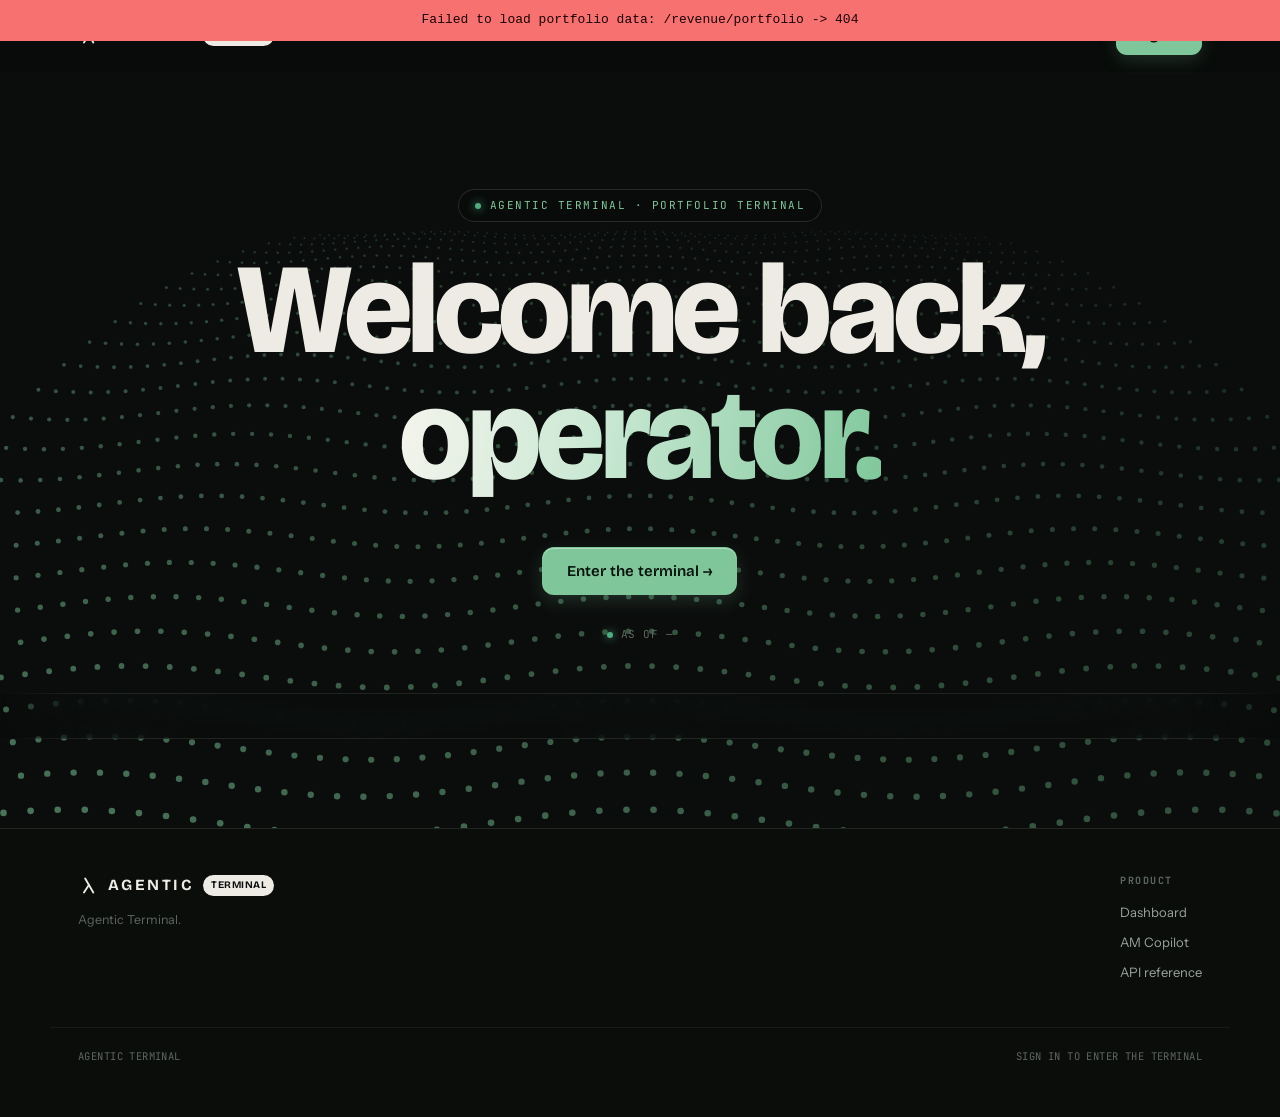
==== commit c4bc2406: "Rebrand: remove Aker-specific branding Strip all Aker-specific identity from the public repo so it r" ====
--- a/web/index.html
+++ b/web/index.html
@@ -3,7 +3,7 @@
 <head>
 <meta charset="UTF-8">
 <meta name="viewport" content="width=device-width, initial-scale=1.0">
-<title>AKER AI &middot; Portfolio</title>
+<title>AGENTIC TERMINAL &middot; Portfolio</title>
 <link rel="icon" type="image/svg+xml" href="favicon.svg">
 <link rel="preconnect" href="https://fonts.googleapis.com">
 <link rel="preconnect" href="https://fonts.gstatic.com" crossorigin>
@@ -24,7 +24,7 @@
     <h2>Welcome back.</h2>
     <p>Sign in to open the dashboard.</p>
     <label class="gate-label">Email</label>
-    <input class="gate-input" type="email" id="gateEmail" placeholder="moe@aker-ai.com" autocomplete="off">
+    <input class="gate-input" type="email" id="gateEmail" placeholder="demo@example.com" autocomplete="off">
     <label class="gate-label">Password</label>
     <input class="gate-input" type="password" id="gatePassword" placeholder="demo2026" autocomplete="off">
     <div class="gate-error" id="gateError">Wrong credentials. The demo pair is right there in the placeholders.</div>
@@ -35,7 +35,7 @@
 
 <nav id="nav">
   <div class="nav-in">
-    <a class="logo" href="#top"><svg class="logo-glyph" viewBox="0 0 24 24" aria-hidden="true"><path d="M8.2 4 L17.5 20"/><path d="M12.4 11.3 L6.8 20"/></svg><span class="logo-word">AKER</span><span class="logo-pill">AI</span></a>
+    <a class="logo" href="#top"><svg class="logo-glyph" viewBox="0 0 24 24" aria-hidden="true"><path d="M8.2 4 L17.5 20"/><path d="M12.4 11.3 L6.8 20"/></svg><span class="logo-word">AGENTIC</span><span class="logo-pill">TERMINAL</span></a>
     <div class="nav-cta">
       <button class="btn btn-grad" data-open-login>Sign in</button>
     </div>
@@ -47,8 +47,8 @@
 <section class="hero" id="top">
   <canvas id="heroField"></canvas>
   <div class="wrap hero-in">
-    <div class="eyebrow"><span class="dot"></span>AKER AI &middot; PORTFOLIO TERMINAL</div>
-    <h1>Welcome back,<br><span class="grad-text">Moe.</span></h1>
+    <div class="eyebrow"><span class="dot"></span>AGENTIC TERMINAL &middot; PORTFOLIO TERMINAL</div>
+    <h1>Welcome back,<br><span class="grad-text">operator.</span></h1>
     <div class="hero-chips" id="portfolioPulse"></div>
     <div class="hero-ctas">
       <button class="btn btn-grad btn-lg" data-open-login>Enter the terminal &rarr;</button>
@@ -61,15 +61,15 @@
 <footer>
   <div class="wrap foot-in">
     <div class="foot-brand">
-      <a class="logo" href="#top"><svg class="logo-glyph" viewBox="0 0 24 24" aria-hidden="true"><path d="M8.2 4 L17.5 20"/><path d="M12.4 11.3 L6.8 20"/></svg><span class="logo-word">AKER</span><span class="logo-pill">AI</span></a>
-      <p>Aker AI round 2 case study.</p>
+      <a class="logo" href="#top"><svg class="logo-glyph" viewBox="0 0 24 24" aria-hidden="true"><path d="M8.2 4 L17.5 20"/><path d="M12.4 11.3 L6.8 20"/></svg><span class="logo-word">AGENTIC</span><span class="logo-pill">TERMINAL</span></a>
+      <p>Agentic Terminal.</p>
     </div>
     <div class="foot-col">
       <div><h5>Product</h5><a href="dashboard.html">Dashboard</a><a href="copilot.html">AM Copilot</a><a href="/docs" target="_blank">API reference</a></div>
     </div>
   </div>
   <div class="wrap foot-base">
-    <span>AKER AI &middot; ROUND 2 CASE STUDY</span>
+    <span>AGENTIC TERMINAL</span>
     <span class="r">SIGN IN TO ENTER THE TERMINAL</span>
   </div>
 </footer>
--- a/web/style.css
+++ b/web/style.css
@@ -1,7 +1,5 @@
 :root{
   color-scheme:dark;
-  /* Aker colourway, promoted app-wide from the copilot page after sign-off:
-     charcoal with a green cast, cream ink, institutional green accent, amber watch */
   --void:#0B0D0C;--void-2:#101412;
   --glass:rgba(237,235,228,.045);--glass-2:rgba(237,235,228,.03);
   --line:rgba(154,164,157,.16);--line-2:rgba(154,164,157,.09);
@@ -65,7 +63,6 @@
 nav{position:fixed;top:0;left:0;right:0;z-index:50;backdrop-filter:blur(16px);background:rgba(9,12,10,.86);border-bottom:1px solid transparent;transition:border-color .3s}
 nav.scrolled{border-bottom-color:var(--line)}
 .nav-in{max-width:1180px;margin:0 auto;padding:16px 28px;display:flex;align-items:center;gap:30px}
-/* wordmark after Aker AI's own lockup: lambda-style glyph, AKER, an AI pill */
 .logo{display:flex;align-items:center;gap:9px;text-decoration:none;color:var(--ink)}
 .logo-glyph{width:21px;height:21px;stroke:var(--ink);fill:none;stroke-width:2.1;stroke-linecap:round;flex:none}
 .logo-word{font-family:'Bricolage Grotesque';font-weight:700;font-size:15.5px;letter-spacing:.16em}
@@ -360,8 +357,6 @@
 @keyframes dash-spin{to{transform:rotate(360deg)}}
 @media (prefers-reduced-motion: reduce){.dash-spinner{animation:none;border-top-color:var(--line)}}
 
-/* header block after Aker's AM Dashboard: eyebrow, big title, real fact chips, and
-   Healthy/Watch status chips computed live from data quality flags */
 .dash-head{display:flex;align-items:flex-start;justify-content:space-between;gap:20px;
   flex-wrap:wrap;margin-bottom:24px}
 .dash-prop-bar{margin-bottom:22px;padding-bottom:20px;border-bottom:1px solid var(--line-2)}
@@ -381,10 +376,8 @@
 .status-chip.healthy .sdot{background:var(--profit);box-shadow:0 0 8px var(--profit)}
 .status-chip.watch .sdot{background:var(--warn);box-shadow:0 0 8px var(--warn)}
 
-/* suite links block above the property finder, like Aker's left rail */
 .dash-suite{display:flex;flex-direction:column;gap:2px;margin-bottom:20px}
 
-/* tab chips switching the portfolio panels, like their Overview/Financial/Operational */
 .dash-tabs{display:flex;gap:8px;margin-bottom:18px}
 .dash-tab{font-family:'Instrument Sans';font-weight:600;font-size:13px;color:var(--dim);cursor:pointer;
   background:var(--glass-2);border:1px solid var(--line);border-radius:10px;padding:9px 18px;
@@ -649,7 +642,7 @@
 
 /* grounding check: a $/% figure the model stated that didn't trace back to any tool
    result this turn. Not blocking -- flagged, same as a data quality issue elsewhere
-   in this app. Amber on this page, matching Aker's watch-state chips. */
+   in this app. */
 .copilot-grounding-warn{font-family:'JetBrains Mono';font-size:10px;color:var(--warn,#C9A96A);
   background:rgba(201,169,106,.07);border:1px solid rgba(201,169,106,.3);border-radius:8px;
   padding:5px 10px;margin-left:36px;max-width:calc(100% - 36px)}
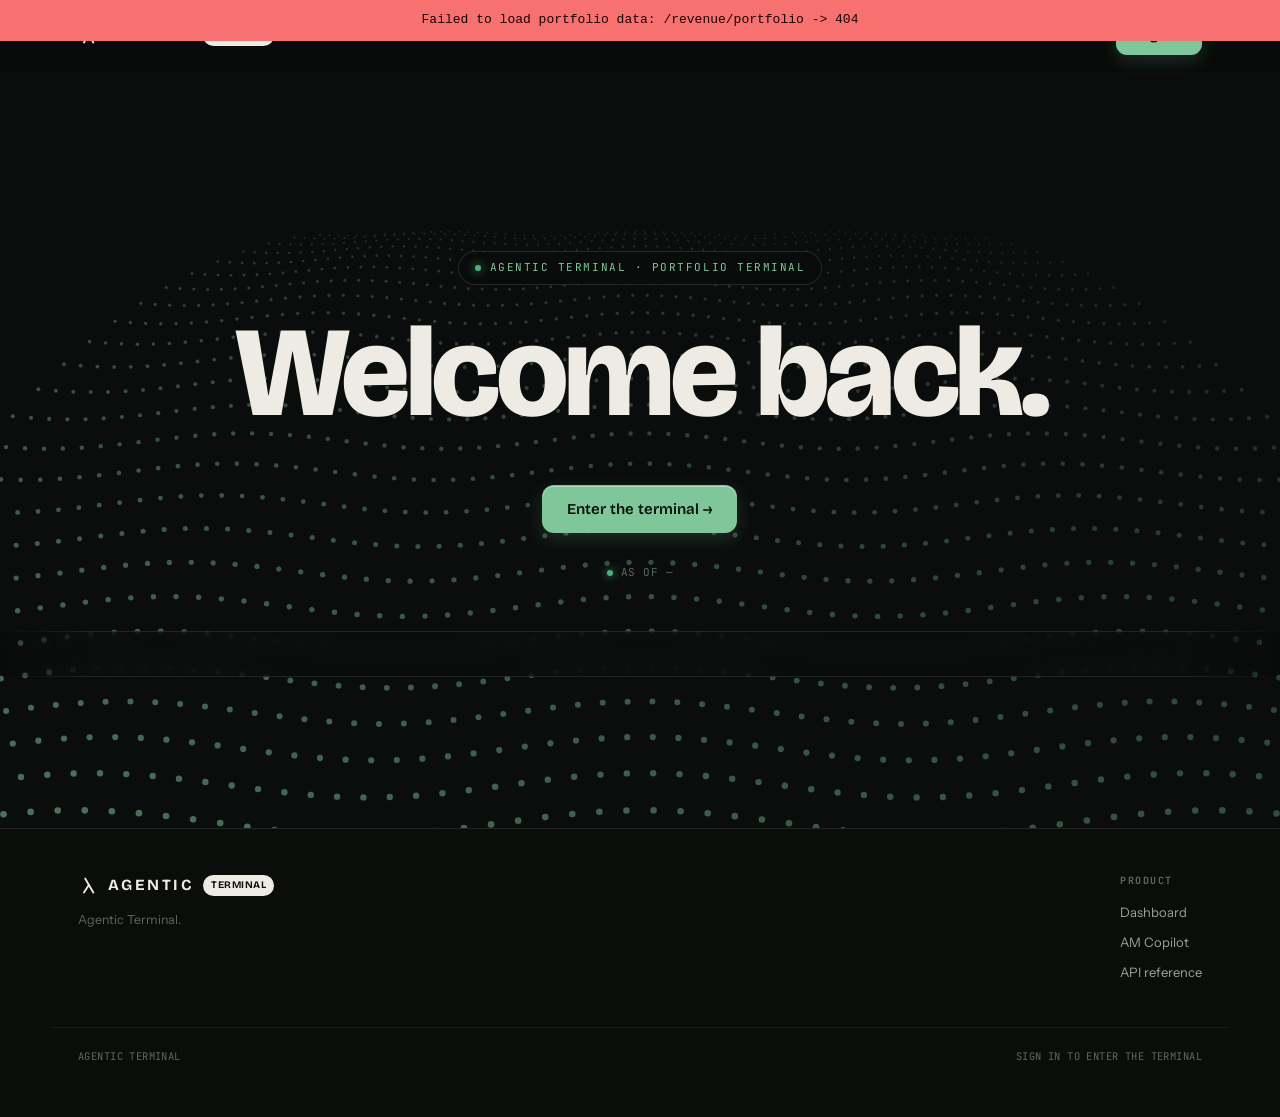
==== commit c0126f05: "Simplify hero greeting, clarify demo credentials are usable "Welcome back, operator." read oddly; dr" ====
--- a/web/index.html
+++ b/web/index.html
@@ -22,7 +22,7 @@
     <button class="modal-close" id="loginClose" aria-label="Close">&times;</button>
     <div class="gate-eyebrow">PORTFOLIO TERMINAL</div>
     <h2>Welcome back.</h2>
-    <p>Sign in to open the dashboard.</p>
+    <p>Use the demo credentials below to sign in.</p>
     <label class="gate-label">Email</label>
     <input class="gate-input" type="email" id="gateEmail" placeholder="demo@example.com" autocomplete="off">
     <label class="gate-label">Password</label>
@@ -48,7 +48,7 @@
   <canvas id="heroField"></canvas>
   <div class="wrap hero-in">
     <div class="eyebrow"><span class="dot"></span>AGENTIC TERMINAL &middot; PORTFOLIO TERMINAL</div>
-    <h1>Welcome back,<br><span class="grad-text">operator.</span></h1>
+    <h1>Welcome back.</h1>
     <div class="hero-chips" id="portfolioPulse"></div>
     <div class="hero-ctas">
       <button class="btn btn-grad btn-lg" data-open-login>Enter the terminal &rarr;</button>
